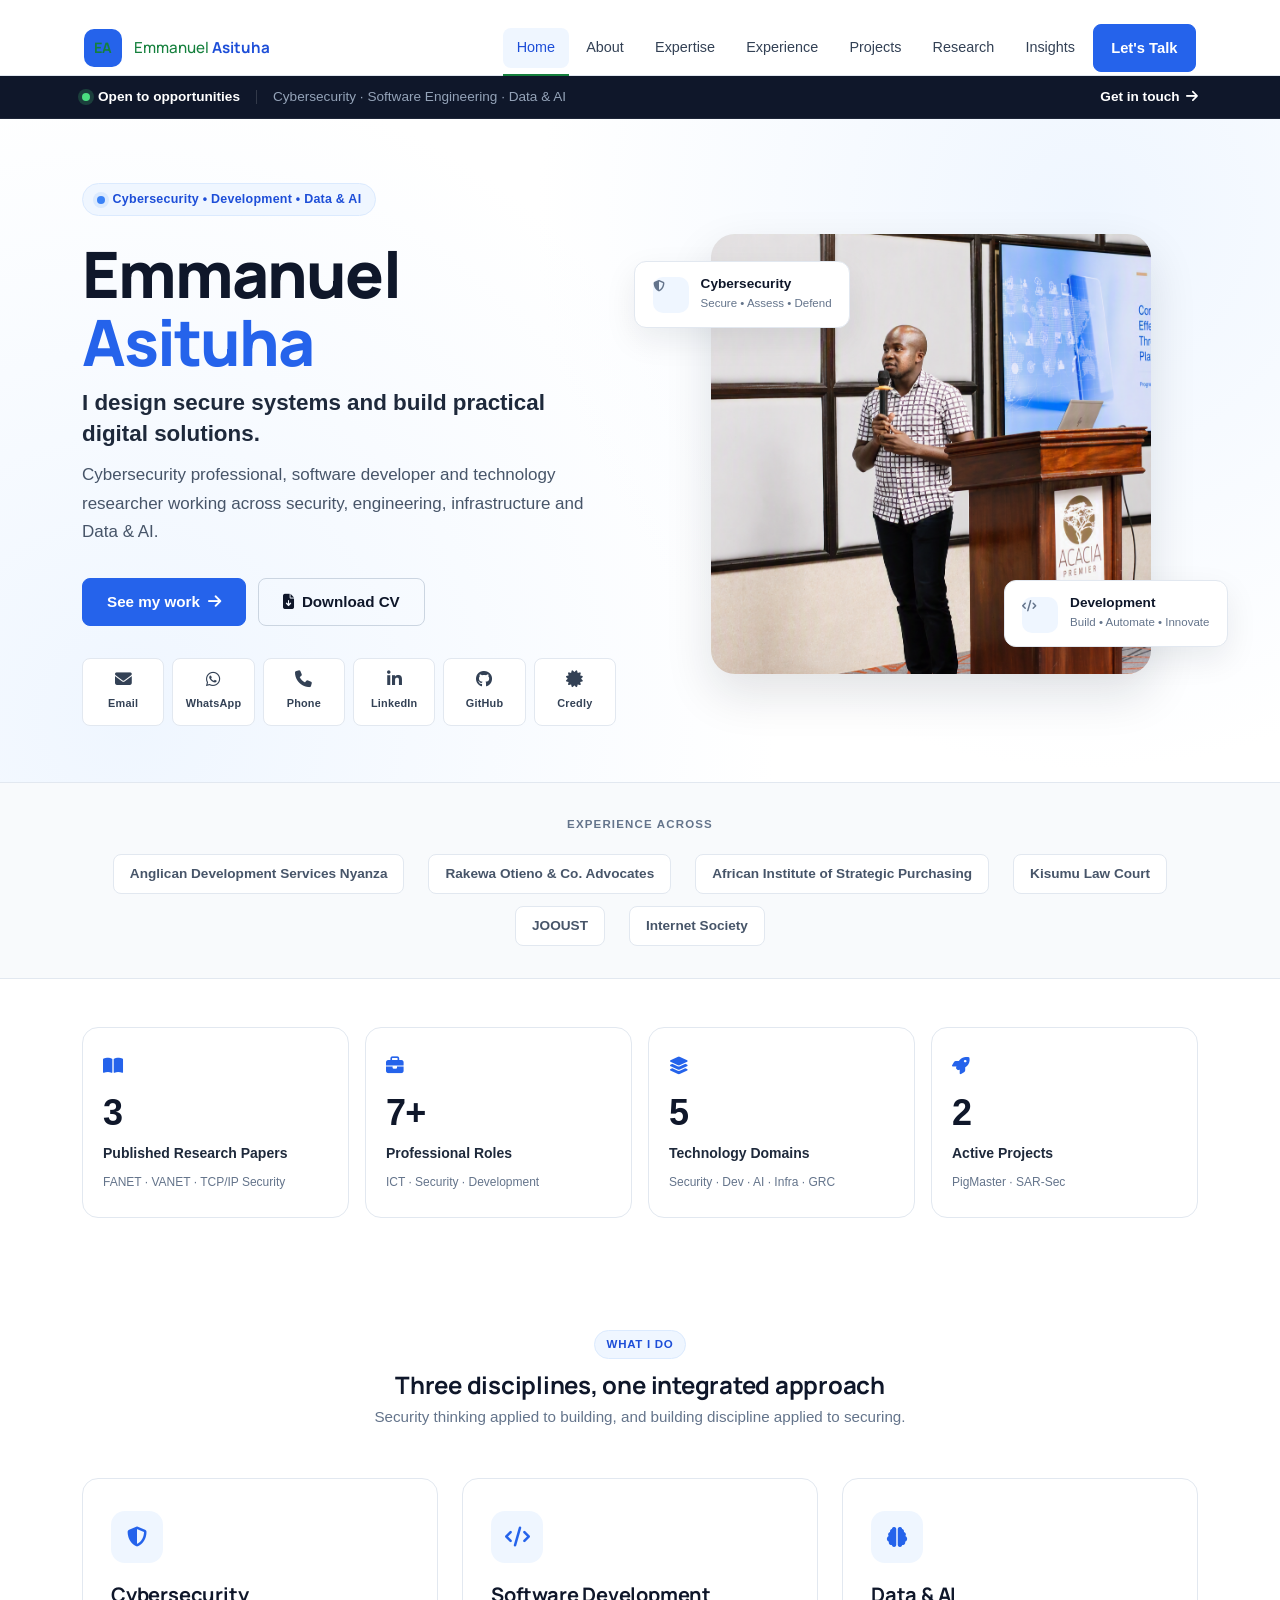
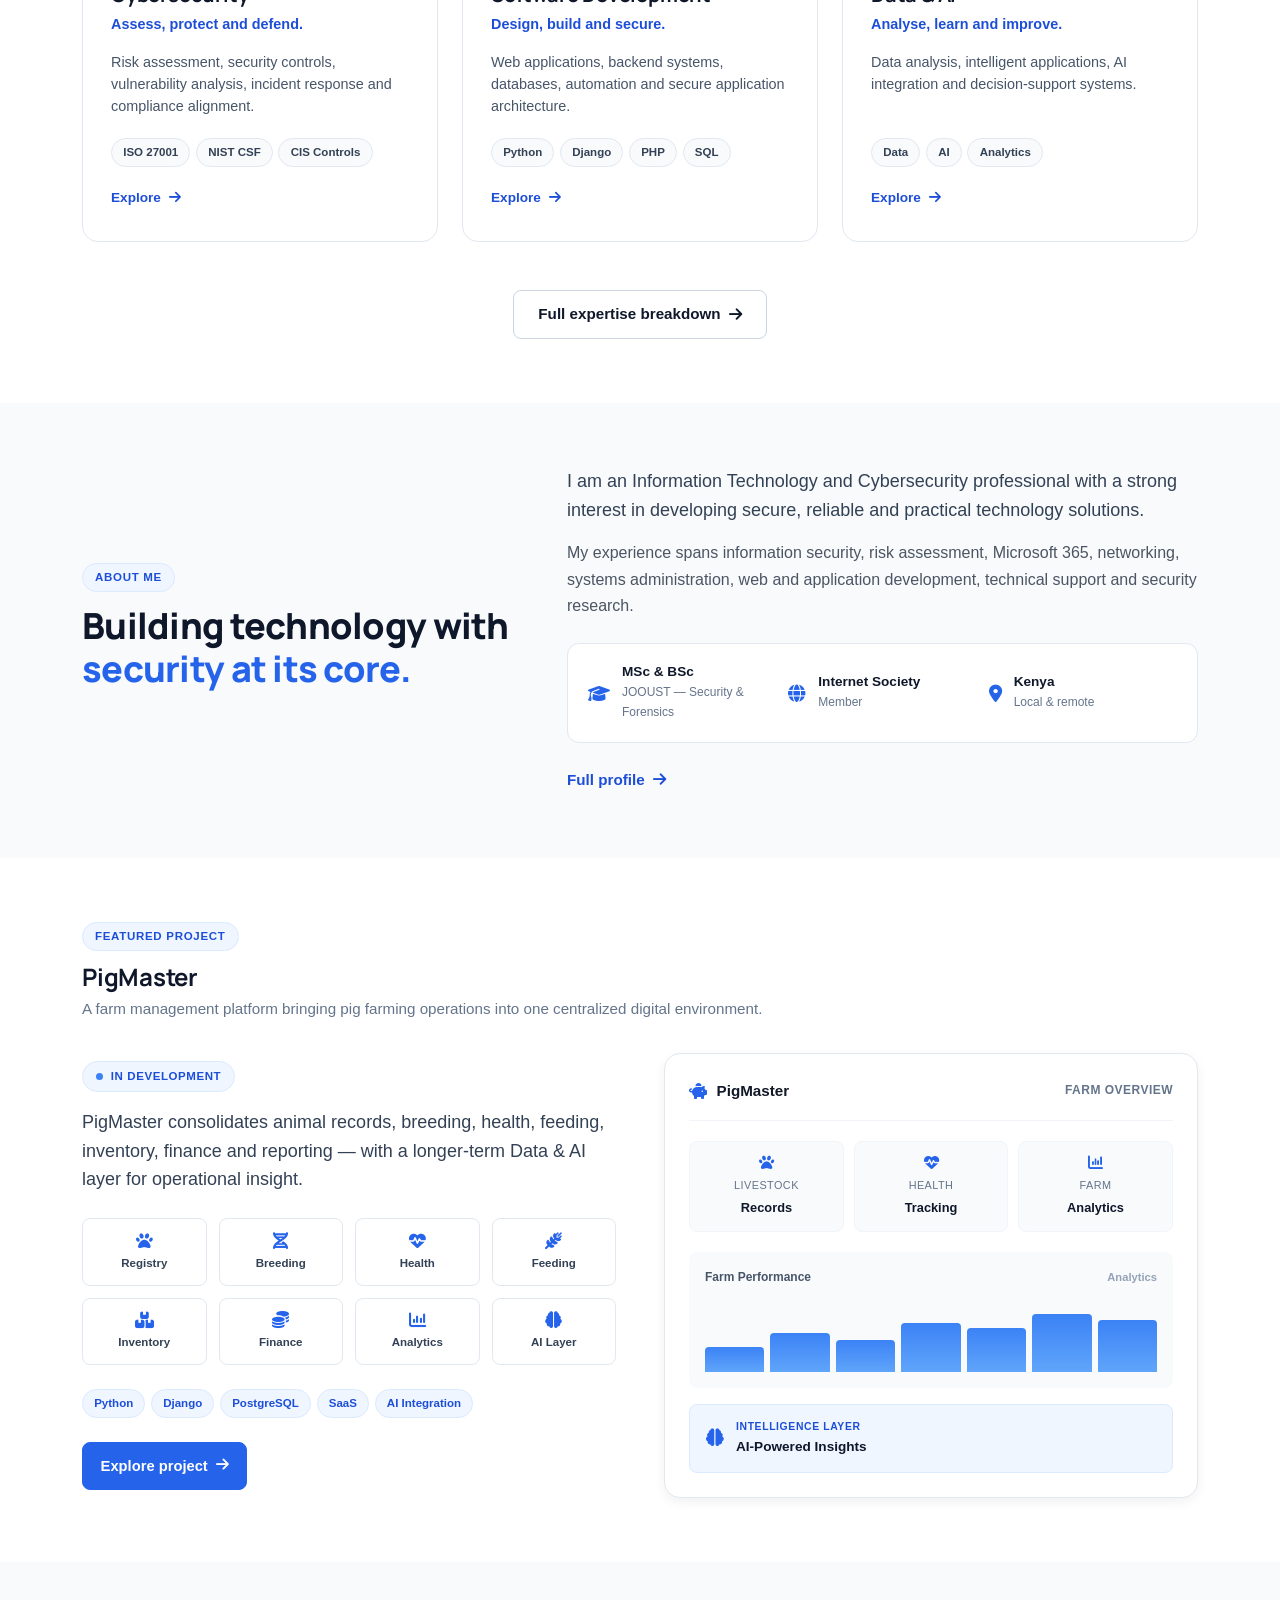
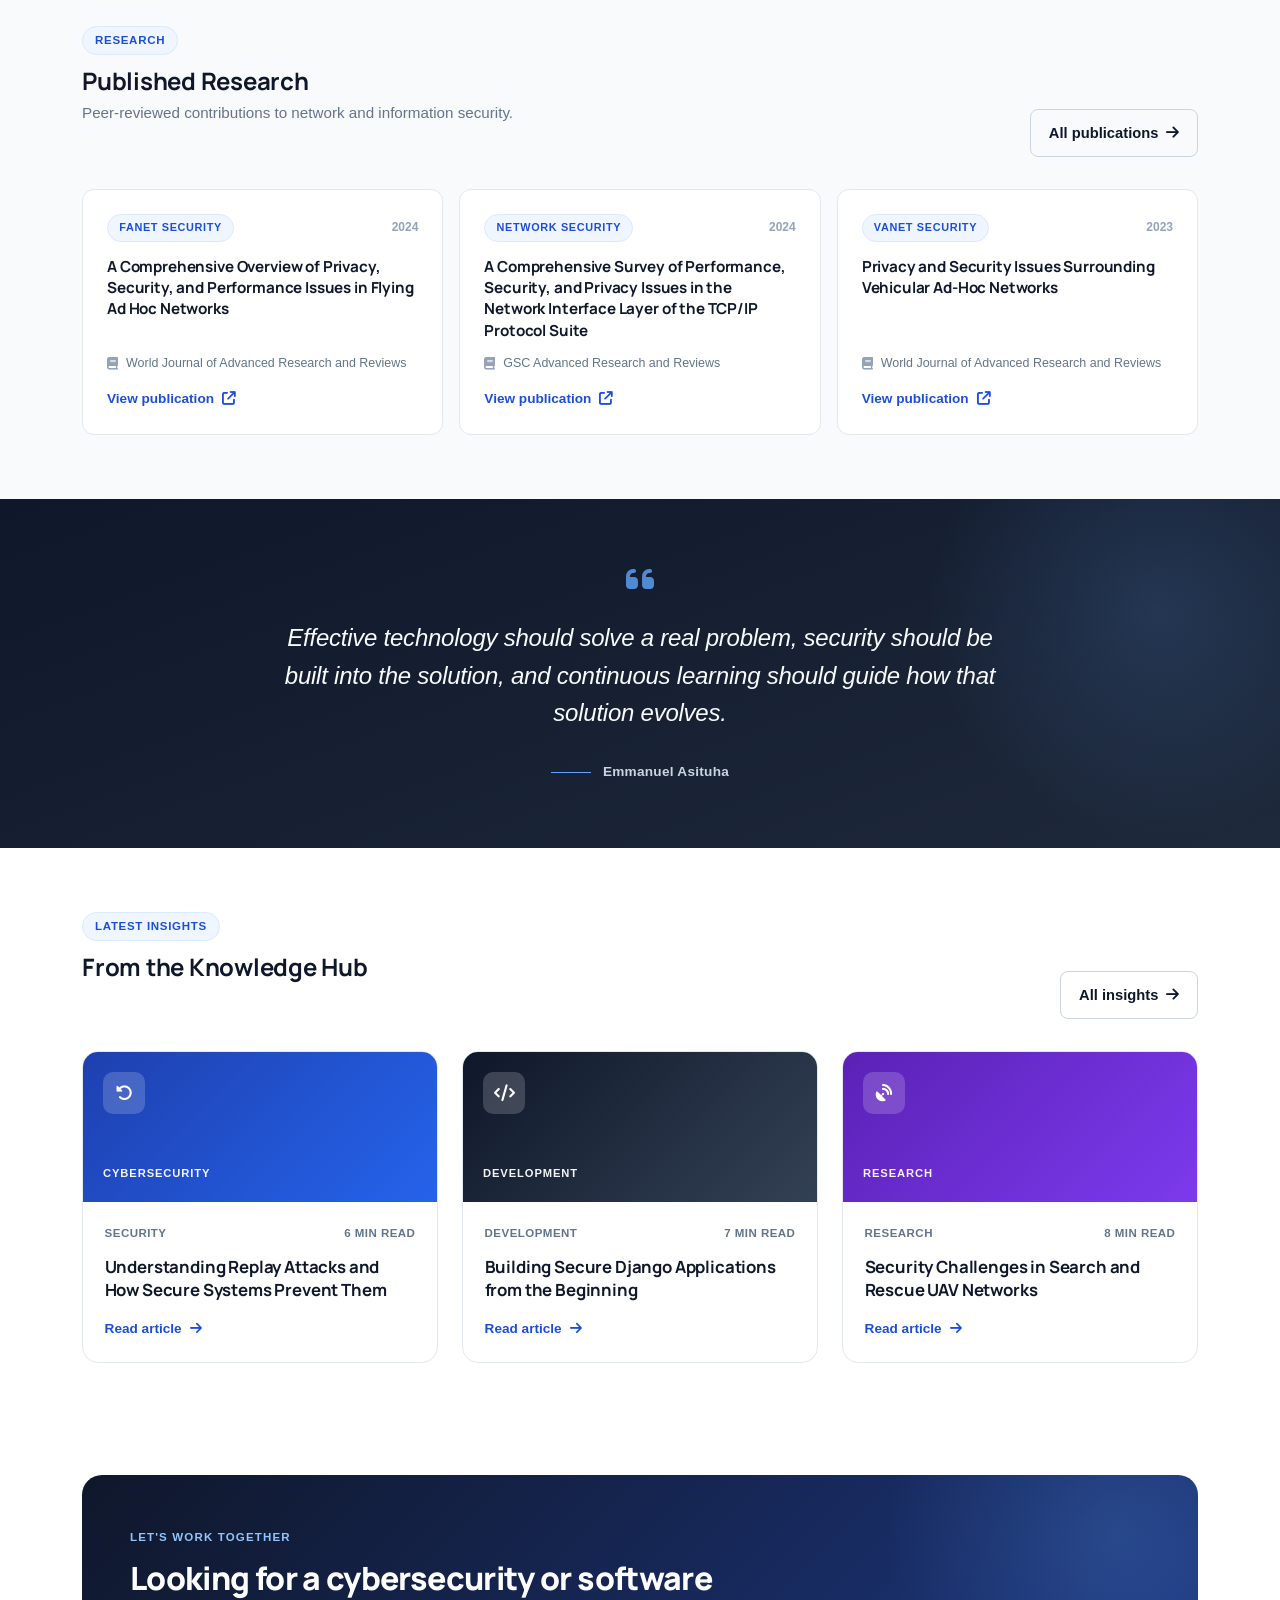
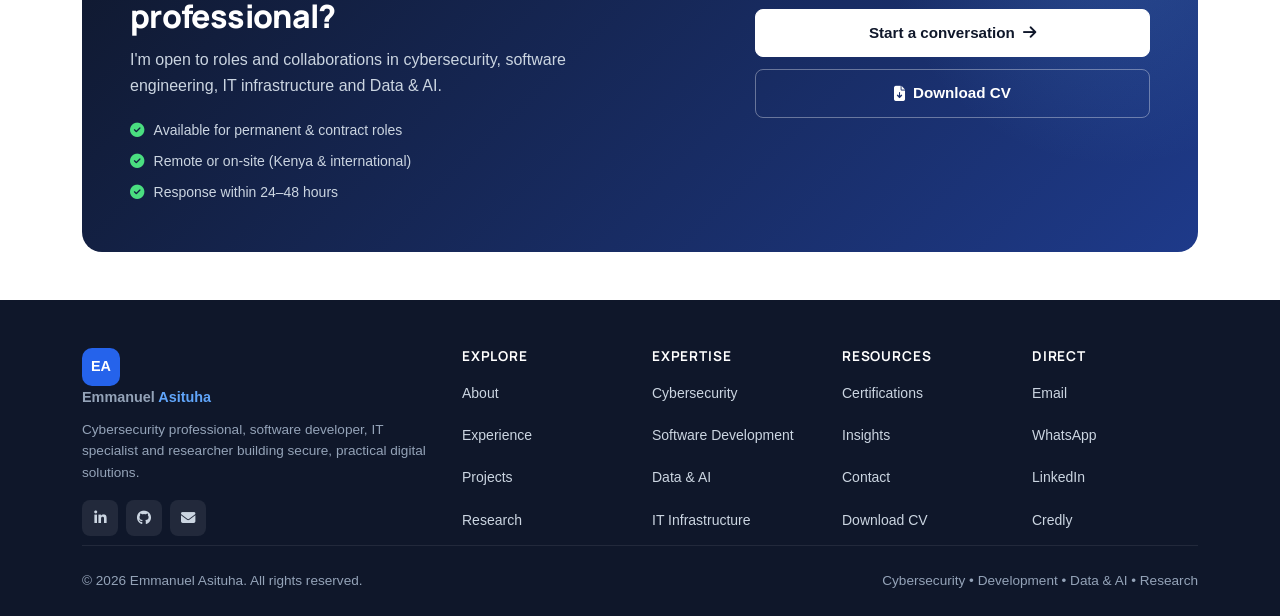
==== index.html @ e8d25630 "Move PHP files to php-backup/ folder (excluded from deployment)" ====
<!DOCTYPE html>
<html lang="en">

<head>

    <meta charset="UTF-8">

    <meta name="viewport" content="width=device-width, initial-scale=1.0">

    <title>Emmanuel Asituha — Cybersecurity · Software Engineering · Data &amp; AI</title>

    <meta name="description" content="Emmanuel Asituha — Cybersecurity professional, software developer, IT specialist and technology researcher. Open to opportunities across cybersecurity, software engineering and Data &amp; AI.">

    <meta name="author" content="Emmanuel Asituha">

    <meta name="robots" content="index, follow">

    <meta name="theme-color" content="#ffffff">

    <link rel="canonical" href="https://emmanuelasituha.com/">

    <!-- Open Graph -->
    <meta property="og:type" content="website">

    <meta property="og:url" content="https://emmanuelasituha.com/">

    <meta property="og:site_name" content="Emmanuel Asituha">

    <meta property="og:title" content="Emmanuel Asituha — Cybersecurity · Software Engineering · Data &amp; AI">

    <meta property="og:description" content="Emmanuel Asituha — Cybersecurity professional, software developer, IT specialist and technology researcher. Open to opportunities across cybersecurity, software engineering and Data &amp; AI.">

    <meta property="og:image" content="https://emmanuelasituha.com/assets/images/og-default.jpg">

    <meta property="og:locale" content="en_US">

    <!-- Twitter -->
    <meta name="twitter:card" content="summary_large_image">

    <meta name="twitter:title" content="Emmanuel Asituha — Cybersecurity · Software Engineering · Data &amp; AI">

    <meta name="twitter:description" content="Emmanuel Asituha — Cybersecurity professional, software developer, IT specialist and technology researcher.">

    <meta name="twitter:image" content="https://emmanuelasituha.com/assets/images/og-default.jpg">

    <!-- Bootstrap -->
    <link
        href="https://cdn.jsdelivr.net/npm/bootstrap@5.3.3/dist/css/bootstrap.min.css"
        rel="stylesheet"
        integrity="sha384-QWTKZyjpPEjISv5WaRU9OFeRpok6YctnYmDr5pNlyT2bRjXh0JMhjY6hW+ALEwIH"
        crossorigin="anonymous"
    >

    <!-- Font Awesome -->
    <link
        rel="stylesheet"
        href="https://cdnjs.cloudflare.com/ajax/libs/font-awesome/6.7.2/css/all.min.css"
        referrerpolicy="no-referrer"
    >

    <!-- Base site styles -->
    <link rel="stylesheet" href="assets/css/style.css">

    <!-- Home CSS -->
    <link rel="stylesheet" href="assets/css/home.css">

    <!-- Structured data -->
    <script type="application/ld+json">
    {
        "@context": "https://schema.org",
        "@type": "Person",
        "name": "Emmanuel Asituha",
        "url": "https://emmanuelasituha.com",
        "jobTitle": "Cybersecurity Professional, Software Developer & Researcher",
        "sameAs": [
            "https://linkedin.com/in/emmanuel-asituha",
            "https://github.com/Jeastco"
        ]
    }
    </script>

</head>


<body class="home-page">


<a class="skip-link" href="#main-content">Skip to main content</a>


<!-- =========================================================
     NAVIGATION
========================================================= -->

<header class="navbar" id="site-navbar">

    <div class="nav-container">

        <a
            href="index.html"
            class="logo"
            aria-label="Emmanuel Asituha — Homepage"
        >

            <span class="logo-mark" aria-hidden="true">EA</span>

            <span class="logo-name">
                Emmanuel
                <strong>Asituha</strong>
            </span>

        </a>


        <nav
            class="nav-links"
            id="main-navigation"
            aria-label="Main navigation"
        >

            <a href="index.html" class="nav-link active" aria-current="page">Home</a>

            <a href="about.html" class="nav-link">About</a>

            <a href="expertise.html" class="nav-link">Expertise</a>

            <a href="experience.html" class="nav-link">Experience</a>

            <a href="projects.html" class="nav-link">Projects</a>

            <a href="research.html" class="nav-link">Research</a>

            <a href="blog.html" class="nav-link">Insights</a>


            <a href="contact.html" class="btn btn-primary">
                Let's Talk
            </a>

        </nav>


        <button
            class="menu-toggle"
            type="button"
            aria-label="Open navigation menu"
            aria-expanded="false"
            aria-controls="main-navigation"
        >
            <span></span><span></span><span></span>
        </button>

    </div>

</header>



<main id="main-content">


<!-- =========================================================
     AVAILABILITY BANNER
========================================================= -->

<div class="availability-bar" role="status">

    <div class="container availability-bar__inner">

        <span class="availability-bar__status">
            <span class="availability-dot" aria-hidden="true"></span>
            Open to opportunities
        </span>

        <span class="availability-bar__divider" aria-hidden="true"></span>

        <span class="availability-bar__note">
            Cybersecurity · Software Engineering · Data &amp; AI
        </span>

        <a href="contact.html" class="availability-bar__cta">
            Get in touch
            <i class="fa-solid fa-arrow-right" aria-hidden="true"></i>
        </a>

    </div>

</div>



<!-- =========================================================
     HERO
========================================================= -->

<section class="hero-section" aria-labelledby="hero-heading">

    <div class="container">

        <div class="row align-items-center g-5">

            <div class="col-lg-6">

                <span class="badge-soft">
                    <span class="badge-dot" aria-hidden="true"></span>
                    Cybersecurity • Development • Data &amp; AI
                </span>


                <h1 id="hero-heading" class="hero-title">
                    Emmanuel
                    <span class="text-accent">Asituha</span>
                </h1>


                <p class="hero-role">
                    I design secure systems and build practical
                    digital solutions.
                </p>


                <p class="hero-description">
                    Cybersecurity professional, software developer and
                    technology researcher working across security,
                    engineering, infrastructure and Data &amp; AI.
                </p>


                <div class="hero-actions">

                    <a href="#featured-work" class="btn btn-primary btn-lg">
                        See my work
                        <i class="fa-solid fa-arrow-right" aria-hidden="true"></i>
                    </a>

                    <a
                        href="assets/documents/cv.pdf"
                        class="btn btn-outline-primary btn-lg"
                        target="_blank"
                        rel="noopener noreferrer"
                    >
                        <i class="fa-solid fa-file-arrow-down" aria-hidden="true"></i>
                        Download CV
                    </a>

                </div>


                <!-- Trust channels — 6 quick-contact icons -->
                <div class="hero-channels">

                    <a
                        href="mailto:emmanuelasituha@gmail.com"
                        class="hero-channel"
                        aria-label="Email"
                        title="Email — emmanuelasituha@gmail.com"
                    >
                        <i class="fa-solid fa-envelope" aria-hidden="true"></i>
                        <span class="hero-channel__label">Email</span>
                    </a>

                    <a
                        href="https://wa.me/254701197139"
                        class="hero-channel"
                        target="_blank"
                        rel="noopener noreferrer"
                        aria-label="WhatsApp"
                        title="WhatsApp — Quick chat"
                    >
                        <i class="fa-brands fa-whatsapp" aria-hidden="true"></i>
                        <span class="hero-channel__label">WhatsApp</span>
                    </a>

                    <a
                        href="tel:+254701197139"
                        class="hero-channel"
                        aria-label="Phone"
                        title="Phone — +254 701 119 9139"
                    >
                        <i class="fa-solid fa-phone" aria-hidden="true"></i>
                        <span class="hero-channel__label">Phone</span>
                    </a>

                    <a
                        href="https://linkedin.com/in/emmanuel-asituha"
                        class="hero-channel"
                        target="_blank"
                        rel="noopener noreferrer"
                        aria-label="LinkedIn"
                        title="LinkedIn — Professional"
                    >
                        <i class="fa-brands fa-linkedin-in" aria-hidden="true"></i>
                        <span class="hero-channel__label">LinkedIn</span>
                    </a>

                    <a
                        href="https://github.com/Jeastco"
                        class="hero-channel"
                        target="_blank"
                        rel="noopener noreferrer"
                        aria-label="GitHub"
                        title="GitHub — Code"
                    >
                        <i class="fa-brands fa-github" aria-hidden="true"></i>
                        <span class="hero-channel__label">GitHub</span>
                    </a>

                    <a
                        href="https://www.credly.com/users/emmanuel-asituha1/badges/credly"
                        class="hero-channel"
                        target="_blank"
                        rel="noopener noreferrer"
                        aria-label="Credly"
                        title="Credly — Badges"
                    >
                        <i class="fa-solid fa-certificate" aria-hidden="true"></i>
                        <span class="hero-channel__label">Credly</span>
                    </a>

                </div>

            </div>


            <div class="col-lg-6">

                <div class="hero-visual">

                    <div class="hero-portrait">

                        <img
                            src="assets/images/manue.png"
                            alt="Portrait of Emmanuel Asituha"
                            width="520"
                            height="520"
                            loading="eager"
                            fetchpriority="high"
                            decoding="async"
                        >

                    </div>


                    <div class="hero-float hero-float--one">

                        <span class="hero-float__icon" aria-hidden="true">
                            <i class="fa-solid fa-shield-halved"></i>
                        </span>

                        <div>
                            <strong>Cybersecurity</strong>
                            <span>Secure • Assess • Defend</span>
                        </div>

                    </div>


                    <div class="hero-float hero-float--two">

                        <span class="hero-float__icon" aria-hidden="true">
                            <i class="fa-solid fa-code"></i>
                        </span>

                        <div>
                            <strong>Development</strong>
                            <span>Build • Automate • Innovate</span>
                        </div>

                    </div>

                </div>

            </div>

        </div>

    </div>

</section>



<!-- =========================================================
     TRUSTED BY STRIP
========================================================= -->

<section class="trusted-section" aria-label="Organisations worked with">

    <div class="container">

        <p class="trusted-section__label">
            Experience across
        </p>

        <div class="trusted-logos">

            <span class="trusted-logo">Anglican Development Services Nyanza</span>
            <span class="trusted-logo">Rakewa Otieno &amp; Co. Advocates</span>
            <span class="trusted-logo">African Institute of Strategic Purchasing</span>
            <span class="trusted-logo">Kisumu Law Court</span>
            <span class="trusted-logo">JOOUST</span>
            <span class="trusted-logo">Internet Society</span>

        </div>

    </div>

</section>



<!-- =========================================================
     ACHIEVEMENT HIGHLIGHTS
========================================================= -->

<section class="highlights-section" aria-labelledby="highlights-heading">

    <div class="container">

        <h2 id="highlights-heading" class="visually-hidden">
            Achievement highlights
        </h2>

        <div class="row g-3">

            <div class="col-6 col-md-6 col-lg-3">

                <a href="research.html#publications" class="highlight-card">

                    <span class="highlight-card__icon" aria-hidden="true">
                        <i class="fa-solid fa-book-open"></i>
                    </span>

                    <strong class="highlight-card__value">3</strong>

                    <span class="highlight-card__label">Published Research Papers</span>

                    <span class="highlight-card__sub">FANET · VANET · TCP/IP Security</span>

                </a>

            </div>

            <div class="col-6 col-md-6 col-lg-3">

                <a href="experience.html" class="highlight-card">

                    <span class="highlight-card__icon" aria-hidden="true">
                        <i class="fa-solid fa-briefcase"></i>
                    </span>

                    <strong class="highlight-card__value">7+</strong>

                    <span class="highlight-card__label">Professional Roles</span>

                    <span class="highlight-card__sub">ICT · Security · Development</span>

                </a>

            </div>

            <div class="col-6 col-md-6 col-lg-3">

                <a href="expertise.html" class="highlight-card">

                    <span class="highlight-card__icon" aria-hidden="true">
                        <i class="fa-solid fa-layer-group"></i>
                    </span>

                    <strong class="highlight-card__value">5</strong>

                    <span class="highlight-card__label">Technology Domains</span>

                    <span class="highlight-card__sub">Security · Dev · AI · Infra · GRC</span>

                </a>

            </div>

            <div class="col-6 col-md-6 col-lg-3">

                <a href="projects.html" class="highlight-card">

                    <span class="highlight-card__icon" aria-hidden="true">
                        <i class="fa-solid fa-rocket"></i>
                    </span>

                    <strong class="highlight-card__value">2</strong>

                    <span class="highlight-card__label">Active Projects</span>

                    <span class="highlight-card__sub">PigMaster · SAR-Sec</span>

                </a>

            </div>

        </div>

    </div>

</section>



<!-- =========================================================
     WHAT I DO — 3 premium service cards
========================================================= -->

<section class="section" aria-labelledby="services-heading">

    <div class="container">

        <header class="section-head section-head--center">

            <span class="section-label">What I Do</span>

            <h2 id="services-heading" class="section-title">
                Three disciplines, one integrated approach
            </h2>

            <p class="section-desc">
                Security thinking applied to building, and building
                discipline applied to securing.
            </p>

        </header>


        <div class="row g-4">

            <div class="col-md-6 col-lg-4">

                <article class="service-card">

                    <span class="service-card__icon" aria-hidden="true">
                        <i class="fa-solid fa-shield-halved"></i>
                    </span>

                    <h3>Cybersecurity</h3>

                    <p class="service-card__lead">
                        Assess, protect and defend.
                    </p>

                    <p class="service-card__text">
                        Risk assessment, security controls, vulnerability analysis, incident response and compliance alignment.
                    </p>

                    <div class="tag-row">

                        <span class="chip">ISO 27001</span>
                        <span class="chip">NIST CSF</span>
                        <span class="chip">CIS Controls</span>

                    </div>

                    <a
                        href="expertise.html#cybersecurity"
                        class="link-accent link-accent--sm service-card__link"
                    >
                        Explore
                        <i class="fa-solid fa-arrow-right" aria-hidden="true"></i>
                    </a>

                </article>

            </div>

            <div class="col-md-6 col-lg-4">

                <article class="service-card">

                    <span class="service-card__icon" aria-hidden="true">
                        <i class="fa-solid fa-code"></i>
                    </span>

                    <h3>Software Development</h3>

                    <p class="service-card__lead">
                        Design, build and secure.
                    </p>

                    <p class="service-card__text">
                        Web applications, backend systems, databases, automation and secure application architecture.
                    </p>

                    <div class="tag-row">

                        <span class="chip">Python</span>
                        <span class="chip">Django</span>
                        <span class="chip">PHP</span>
                        <span class="chip">SQL</span>

                    </div>

                    <a
                        href="expertise.html#development"
                        class="link-accent link-accent--sm service-card__link"
                    >
                        Explore
                        <i class="fa-solid fa-arrow-right" aria-hidden="true"></i>
                    </a>

                </article>

            </div>

            <div class="col-md-6 col-lg-4">

                <article class="service-card">

                    <span class="service-card__icon" aria-hidden="true">
                        <i class="fa-solid fa-brain"></i>
                    </span>

                    <h3>Data &amp; AI</h3>

                    <p class="service-card__lead">
                        Analyse, learn and improve.
                    </p>

                    <p class="service-card__text">
                        Data analysis, intelligent applications, AI integration and decision-support systems.
                    </p>

                    <div class="tag-row">

                        <span class="chip">Data</span>
                        <span class="chip">AI</span>
                        <span class="chip">Analytics</span>

                    </div>

                    <a
                        href="expertise.html#data-ai"
                        class="link-accent link-accent--sm service-card__link"
                    >
                        Explore
                        <i class="fa-solid fa-arrow-right" aria-hidden="true"></i>
                    </a>

                </article>

            </div>

        </div>


        <div class="text-center mt-5">

            <a href="expertise.html" class="btn btn-outline-primary btn-lg">
                Full expertise breakdown
                <i class="fa-solid fa-arrow-right" aria-hidden="true"></i>
            </a>

        </div>

    </div>

</section>



<!-- =========================================================
     ABOUT SNAPSHOT
========================================================= -->

<section class="section section--muted" aria-labelledby="about-heading">

    <div class="container">

        <div class="row align-items-center g-5">

            <div class="col-lg-5">

                <span class="section-label">About Me</span>

                <h2 id="about-heading" class="section-title">
                    Building technology with
                    <span class="text-accent">security at its core.</span>
                </h2>

            </div>


            <div class="col-lg-7">

                <p class="lead-text">
                    I am an Information Technology and Cybersecurity
                    professional with a strong interest in developing
                    secure, reliable and practical technology solutions.
                </p>

                <p>
                    My experience spans information security, risk
                    assessment, Microsoft 365, networking, systems
                    administration, web and application development,
                    technical support and security research.
                </p>

                <div class="about-mini-grid">

                    <div class="about-mini">
                        <i class="fa-solid fa-graduation-cap" aria-hidden="true"></i>
                        <div>
                            <strong>MSc &amp; BSc</strong>
                            <span>JOOUST — Security &amp; Forensics</span>
                        </div>
                    </div>

                    <div class="about-mini">
                        <i class="fa-solid fa-globe" aria-hidden="true"></i>
                        <div>
                            <strong>Internet Society</strong>
                            <span>Member</span>
                        </div>
                    </div>

                    <div class="about-mini">
                        <i class="fa-solid fa-location-dot" aria-hidden="true"></i>
                        <div>
                            <strong>Kenya</strong>
                            <span>Local &amp; remote</span>
                        </div>
                    </div>

                </div>

                <a href="about.html" class="link-accent">
                    Full profile
                    <i class="fa-solid fa-arrow-right" aria-hidden="true"></i>
                </a>

            </div>

        </div>

    </div>

</section>



<!-- =========================================================
     FEATURED PROJECT
========================================================= -->

<section class="section" id="featured-work" aria-labelledby="featured-heading">

    <div class="container">

        <header class="section-head">

            <span class="section-label">Featured Project</span>

            <h2 id="featured-heading" class="section-title">
                PigMaster
            </h2>

            <p class="section-desc">
                A farm management platform bringing pig farming operations into one centralized digital environment.
            </p>

        </header>


        <div class="featured-project row g-5 align-items-center">

            <div class="col-lg-6">

                <div class="featured-project__badge">

                    <span class="status-dot" aria-hidden="true"></span>

                    In Development

                </div>

                <p class="lead-text">
                    PigMaster consolidates animal records, breeding, health, feeding, inventory, finance and reporting — with a longer-term Data &amp; AI layer for operational insight.
                </p>


                <div class="feature-grid">

                    <div class="feature-item">
                        <i class="fa-solid fa-paw" aria-hidden="true"></i>
                        <span>Registry</span>
                    </div>

                    <div class="feature-item">
                        <i class="fa-solid fa-dna" aria-hidden="true"></i>
                        <span>Breeding</span>
                    </div>

                    <div class="feature-item">
                        <i class="fa-solid fa-heart-pulse" aria-hidden="true"></i>
                        <span>Health</span>
                    </div>

                    <div class="feature-item">
                        <i class="fa-solid fa-wheat-awn" aria-hidden="true"></i>
                        <span>Feeding</span>
                    </div>

                    <div class="feature-item">
                        <i class="fa-solid fa-boxes-stacked" aria-hidden="true"></i>
                        <span>Inventory</span>
                    </div>

                    <div class="feature-item">
                        <i class="fa-solid fa-coins" aria-hidden="true"></i>
                        <span>Finance</span>
                    </div>

                    <div class="feature-item">
                        <i class="fa-solid fa-chart-column" aria-hidden="true"></i>
                        <span>Analytics</span>
                    </div>

                    <div class="feature-item">
                        <i class="fa-solid fa-brain" aria-hidden="true"></i>
                        <span>AI Layer</span>
                    </div>

                </div>


                <div class="tag-row mt-4">

                    <span class="chip chip--accent">Python</span>
                    <span class="chip chip--accent">Django</span>
                    <span class="chip chip--accent">PostgreSQL</span>
                    <span class="chip chip--accent">SaaS</span>
                    <span class="chip chip--accent">AI Integration</span>

                </div>


                <div class="mt-4">

                    <a
                        href="projects.html"
                        class="btn btn-primary"
                    >
                        Explore project
                        <i class="fa-solid fa-arrow-right" aria-hidden="true"></i>
                    </a>

                </div>

            </div>


            <div class="col-lg-6">

                <div class="dashboard-mock" aria-hidden="true">

                    <div class="dashboard-mock__head">

                        <div>
                            <i class="fa-solid fa-piggy-bank"></i>
                            <strong>PigMaster</strong>
                        </div>

                        <span>Farm Overview</span>

                    </div>


                    <div class="dashboard-mock__stats">

                        <div>
                            <i class="fa-solid fa-paw"></i>
                            <span>Livestock</span>
                            <strong>Records</strong>
                        </div>

                        <div>
                            <i class="fa-solid fa-heart-pulse"></i>
                            <span>Health</span>
                            <strong>Tracking</strong>
                        </div>

                        <div>
                            <i class="fa-solid fa-chart-column"></i>
                            <span>Farm</span>
                            <strong>Analytics</strong>
                        </div>

                    </div>


                    <div class="dashboard-mock__chart">

                        <div class="chart-head">
                            <span>Farm Performance</span>
                            <small>Analytics</small>
                        </div>

                        <div class="chart-bars">

                            <span style="height: 35%;"></span>
                            <span style="height: 55%;"></span>
                            <span style="height: 45%;"></span>
                            <span style="height: 70%;"></span>
                            <span style="height: 62%;"></span>
                            <span style="height: 82%;"></span>
                            <span style="height: 74%;"></span>

                        </div>

                    </div>


                    <div class="dashboard-mock__ai">

                        <i class="fa-solid fa-brain"></i>

                        <div>
                            <span>INTELLIGENCE LAYER</span>
                            <strong>AI-Powered Insights</strong>
                        </div>

                    </div>

                </div>

            </div>

        </div>

    </div>

</section>



<!-- =========================================================
     PUBLICATIONS STRIP
========================================================= -->

<section class="section section--muted" aria-labelledby="publications-heading">

    <div class="container">

        <div class="section-head-row">

            <header class="section-head">

                <span class="section-label">Research</span>

                <h2 id="publications-heading" class="section-title">
                    Published Research
                </h2>

                <p class="section-desc">
                    Peer-reviewed contributions to network and
                    information security.
                </p>

            </header>

            <a href="research.html#publications" class="btn btn-outline-primary">
                All publications
                <i class="fa-solid fa-arrow-right" aria-hidden="true"></i>
            </a>

        </div>


        <div class="row g-3">

            <div class="col-md-6 col-lg-4">

                <article class="publication-mini">

                    <div class="publication-mini__top">

                        <span class="publication-mini__type">
                            FANET Security
                        </span>

                        <time class="publication-mini__year">
                            2024
                        </time>

                    </div>

                    <h3 class="publication-mini__title">
                        A Comprehensive Overview of Privacy, Security, and Performance Issues in Flying Ad Hoc Networks
                    </h3>

                    <p class="publication-mini__journal">
                        <i class="fa-solid fa-book" aria-hidden="true"></i>
                        World Journal of Advanced Research and Reviews
                    </p>

                    <a
                        href="https://doi.org/10.30574/wjarr.2024.23.1.2166"
                        class="link-accent link-accent--sm"
                        target="_blank"
                        rel="noopener noreferrer"
                    >
                        View publication
                        <i class="fa-solid fa-arrow-up-right-from-square" aria-hidden="true"></i>
                    </a>

                </article>

            </div>

            <div class="col-md-6 col-lg-4">

                <article class="publication-mini">

                    <div class="publication-mini__top">

                        <span class="publication-mini__type">
                            Network Security
                        </span>

                        <time class="publication-mini__year">
                            2024
                        </time>

                    </div>

                    <h3 class="publication-mini__title">
                        A Comprehensive Survey of Performance, Security, and Privacy Issues in the Network Interface Layer of the TCP/IP Protocol Suite
                    </h3>

                    <p class="publication-mini__journal">
                        <i class="fa-solid fa-book" aria-hidden="true"></i>
                        GSC Advanced Research and Reviews
                    </p>

                    <a
                        href="https://doi.org/10.30574/gscarr.2024.18.3.0112"
                        class="link-accent link-accent--sm"
                        target="_blank"
                        rel="noopener noreferrer"
                    >
                        View publication
                        <i class="fa-solid fa-arrow-up-right-from-square" aria-hidden="true"></i>
                    </a>

                </article>

            </div>

            <div class="col-md-6 col-lg-4">

                <article class="publication-mini">

                    <div class="publication-mini__top">

                        <span class="publication-mini__type">
                            VANET Security
                        </span>

                        <time class="publication-mini__year">
                            2023
                        </time>

                    </div>

                    <h3 class="publication-mini__title">
                        Privacy and Security Issues Surrounding Vehicular Ad-Hoc Networks
                    </h3>

                    <p class="publication-mini__journal">
                        <i class="fa-solid fa-book" aria-hidden="true"></i>
                        World Journal of Advanced Research and Reviews
                    </p>

                    <a
                        href="https://doi.org/10.30574/wjarr.2023.20.3.2602"
                        class="link-accent link-accent--sm"
                        target="_blank"
                        rel="noopener noreferrer"
                    >
                        View publication
                        <i class="fa-solid fa-arrow-up-right-from-square" aria-hidden="true"></i>
                    </a>

                </article>

            </div>

        </div>

    </div>

</section>



<!-- =========================================================
     TESTIMONIAL / PHILOSOPHY QUOTE
========================================================= -->

<section class="quote-section">

    <div class="container">

        <blockquote class="philosophy-quote">

            <i class="fa-solid fa-quote-left philosophy-quote__icon" aria-hidden="true"></i>

            <p>
                Effective technology should solve a real problem,
                security should be built into the solution, and
                continuous learning should guide how that solution
                evolves.
            </p>

            <footer class="philosophy-quote__author">
                <span class="philosophy-quote__line" aria-hidden="true"></span>
                <span>Emmanuel Asituha</span>
            </footer>

        </blockquote>

    </div>

</section>



<!-- =========================================================
     LATEST INSIGHTS
========================================================= -->

<section class="section" aria-labelledby="insights-heading">

    <div class="container">

        <div class="section-head-row">

            <header class="section-head">

                <span class="section-label">Latest Insights</span>

                <h2 id="insights-heading" class="section-title">
                    From the Knowledge Hub
                </h2>

            </header>

            <a href="blog.html" class="btn btn-outline-primary">
                All insights
                <i class="fa-solid fa-arrow-right" aria-hidden="true"></i>
            </a>

        </div>


        <div class="row g-4">

            <div class="col-md-6 col-lg-4">

                <article class="insight-card">

                    <div class="insight-card__cover cover--cyber">

                        <span class="insight-card__icon" aria-hidden="true">
                            <i class="fa-solid fa-rotate-left"></i>
                        </span>

                        <span class="insight-card__eyebrow">
                            CYBERSECURITY
                        </span>

                    </div>

                    <div class="insight-card__body">

                        <div class="insight-card__meta">
                            <span>Security</span>
                            <span>6 min read</span>
                        </div>

                        <h3>Understanding Replay Attacks and How Secure Systems Prevent Them</h3>

                        <a
                            href="blog/replay-attacks.html"
                            class="link-accent link-accent--sm"
                        >
                            Read article
                            <i class="fa-solid fa-arrow-right" aria-hidden="true"></i>
                        </a>

                    </div>

                </article>

            </div>

            <div class="col-md-6 col-lg-4">

                <article class="insight-card">

                    <div class="insight-card__cover cover--dev">

                        <span class="insight-card__icon" aria-hidden="true">
                            <i class="fa-solid fa-code"></i>
                        </span>

                        <span class="insight-card__eyebrow">
                            DEVELOPMENT
                        </span>

                    </div>

                    <div class="insight-card__body">

                        <div class="insight-card__meta">
                            <span>Development</span>
                            <span>7 min read</span>
                        </div>

                        <h3>Building Secure Django Applications from the Beginning</h3>

                        <a
                            href="blog/secure-django.html"
                            class="link-accent link-accent--sm"
                        >
                            Read article
                            <i class="fa-solid fa-arrow-right" aria-hidden="true"></i>
                        </a>

                    </div>

                </article>

            </div>

            <div class="col-md-6 col-lg-4">

                <article class="insight-card">

                    <div class="insight-card__cover cover--research">

                        <span class="insight-card__icon" aria-hidden="true">
                            <i class="fa-solid fa-satellite-dish"></i>
                        </span>

                        <span class="insight-card__eyebrow">
                            RESEARCH
                        </span>

                    </div>

                    <div class="insight-card__body">

                        <div class="insight-card__meta">
                            <span>Research</span>
                            <span>8 min read</span>
                        </div>

                        <h3>Security Challenges in Search and Rescue UAV Networks</h3>

                        <a
                            href="blog/sar-fanet-security.html"
                            class="link-accent link-accent--sm"
                        >
                            Read article
                            <i class="fa-solid fa-arrow-right" aria-hidden="true"></i>
                        </a>

                    </div>

                </article>

            </div>

        </div>

    </div>

</section>



<!-- =========================================================
     FINAL CTA
========================================================= -->

<section class="section section--cta">

    <div class="container">

        <div class="cta-card">

            <div class="cta-card__body">

                <span class="cta-eyebrow">
                    Let's work together
                </span>

                <h2>
                    Looking for a cybersecurity or software professional?
                </h2>

                <p>
                    I'm open to roles and collaborations in cybersecurity,
                    software engineering, IT infrastructure and Data &amp; AI.
                </p>

                <ul class="cta-points">

                    <li>
                        <i class="fa-solid fa-circle-check" aria-hidden="true"></i>
                        Available for permanent &amp; contract roles
                    </li>

                    <li>
                        <i class="fa-solid fa-circle-check" aria-hidden="true"></i>
                        Remote or on-site (Kenya &amp; international)
                    </li>

                    <li>
                        <i class="fa-solid fa-circle-check" aria-hidden="true"></i>
                        Response within 24–48 hours
                    </li>

                </ul>

            </div>

            <div class="cta-card__actions">

                <a href="contact.html" class="btn btn-light btn-lg">
                    Start a conversation
                    <i class="fa-solid fa-arrow-right" aria-hidden="true"></i>
                </a>

                <a
                    href="assets/documents/cv.pdf"
                    class="btn btn-outline-light btn-lg"
                    target="_blank"
                    rel="noopener noreferrer"
                >
                    <i class="fa-solid fa-file-arrow-down" aria-hidden="true"></i>
                    Download CV
                </a>

            </div>

        </div>

    </div>

</section>


</main>



<!-- =========================================================
     FOOTER
========================================================= -->

<footer class="footer" role="contentinfo">

    <div class="container">

        <div class="row g-4">

            <!-- Brand -->
            <div class="col-lg-4 col-md-6">

                <a href="index.html" class="footer-logo">

                    <span class="logo-mark" aria-hidden="true">EA</span>

                    Emmanuel <span>Asituha</span>

                </a>

                <p class="footer-desc">
                    Cybersecurity professional, software developer,
                    IT specialist and researcher building secure,
                    practical digital solutions.
                </p>


                <div class="footer-socials">

                    <a
                        href="https://linkedin.com/in/emmanuel-asituha"
                        target="_blank"
                        rel="noopener noreferrer"
                        aria-label="LinkedIn"
                    >
                        <i class="fa-brands fa-linkedin-in" aria-hidden="true"></i>
                    </a>

                    <a
                        href="https://github.com/Jeastco"
                        target="_blank"
                        rel="noopener noreferrer"
                        aria-label="GitHub"
                    >
                        <i class="fa-brands fa-github" aria-hidden="true"></i>
                    </a>

                    <a href="contact.html" aria-label="Contact">
                        <i class="fa-solid fa-envelope" aria-hidden="true"></i>
                    </a>

                </div>

            </div>


            <!-- Columns -->
            <div class="col-lg-2 col-md-6 col-6">

                <h4>Explore</h4>

                <ul>

                    <li><a href="about.html">About</a></li>

                    <li><a href="experience.html">Experience</a></li>

                    <li><a href="projects.html">Projects</a></li>

                    <li><a href="research.html">Research</a></li>

                </ul>

            </div>

            <div class="col-lg-2 col-md-6 col-6">

                <h4>Expertise</h4>

                <ul>

                    <li><a href="expertise.html#cybersecurity">Cybersecurity</a></li>

                    <li><a href="expertise.html#development">Software Development</a></li>

                    <li><a href="expertise.html#data-ai">Data &amp; AI</a></li>

                    <li><a href="expertise.html#infrastructure">IT Infrastructure</a></li>

                </ul>

            </div>

            <div class="col-lg-2 col-md-6 col-6">

                <h4>Resources</h4>

                <ul>

                    <li><a href="certifications.html">Certifications</a></li>

                    <li><a href="blog.html">Insights</a></li>

                    <li><a href="contact.html">Contact</a></li>

                    <li><a href="assets/documents/cv.pdf" target="_blank" rel="noopener noreferrer">Download CV</a></li>

                </ul>

            </div>

            <div class="col-lg-2 col-md-6 col-6">

                <h4>Direct</h4>

                <ul>

                    <li><a href="mailto:emmanuelasituha@gmail.com">Email</a></li>

                    <li><a href="https://wa.me/254701197139" target="_blank" rel="noopener noreferrer">WhatsApp</a></li>

                    <li><a href="https://linkedin.com/in/emmanuel-asituha" target="_blank" rel="noopener noreferrer">LinkedIn</a></li>

                    <li><a href="https://www.credly.com/users/emmanuel-asituha1/badges/credly" target="_blank" rel="noopener noreferrer">Credly</a></li>

                </ul>

            </div>

        </div>


        <div class="footer-bottom">

            <p>
                &copy; <span data-current-year>2026</span>
                Emmanuel Asituha.
                All rights reserved.
            </p>

            <p>Cybersecurity • Development • Data &amp; AI • Research</p>

        </div>

    </div>

</footer>



<button class="back-to-top" type="button" aria-label="Back to top">
    <i class="fa-solid fa-arrow-up" aria-hidden="true"></i>
</button>



<!-- =========================================================
     SCRIPTS
========================================================= -->

<script
    src="https://cdn.jsdelivr.net/npm/bootstrap@5.3.3/dist/js/bootstrap.bundle.min.js"
    integrity="sha384-YvpcrYf0tY3lHB60NNkmXc5s9fDVZLESaAA55NDzOxhy9GkcIdslK1eN7N6jIeHz"
    crossorigin="anonymous"
    defer
></script>

<script src="assets/js/main.js" defer></script>

</body>

</html>
---- assets/css/style.css ----
/* =========================================================
   EMMANUEL ASITUHA — PERSONAL PORTFOLIO
   Global Stylesheet
   ---------------------------------------------------------
   Design:
   - White dominant background
   - Black / charcoal typography
   - Green accent
   - Clean, professional cybersecurity aesthetic
   ========================================================= */


/* =========================================================
   1. GOOGLE FONT
   ========================================================= */

@import url('https://fonts.googleapis.com/css2?family=Inter:wght@400;500;600;700;800&family=Manrope:wght@600;700;800&display=swap');


/* =========================================================
   2. CSS VARIABLES / DESIGN TOKENS
   ========================================================= */

:root {

    /* Brand */
    --primary: #15803d;
    --primary-dark: #166534;
    --primary-darker: #14532d;
    --primary-light: #22c55e;
    --primary-soft: #dcfce7;
    --primary-ultra-light: #f0fdf4;

    /* Backgrounds */
    --white: #ffffff;
    --background: #ffffff;
    --background-secondary: #f8fafc;
    --background-tertiary: #f1f5f9;

    /* Typography */
    --heading: #111827;
    --text: #1f2937;
    --text-secondary: #4b5563;
    --text-muted: #6b7280;
    --text-light: #9ca3af;

    /* Borders */
    --border: #e5e7eb;
    --border-light: #f1f5f9;

    /* Status */
    --success: #16a34a;
    --warning: #d97706;
    --danger: #dc2626;
    --info: #0284c7;

    /* Shadows */
    --shadow-xs: 0 1px 2px rgba(0, 0, 0, 0.04);

    --shadow-sm:
        0 1px 3px rgba(0, 0, 0, 0.06),
        0 1px 2px rgba(0, 0, 0, 0.04);

    --shadow-md:
        0 4px 12px rgba(0, 0, 0, 0.06);

    --shadow-lg:
        0 10px 30px rgba(0, 0, 0, 0.08);

    --shadow-green:
        0 8px 24px rgba(21, 128, 61, 0.16);

    /* Border Radius */
    --radius-sm: 6px;
    --radius-md: 10px;
    --radius-lg: 16px;
    --radius-xl: 24px;
    --radius-round: 999px;

    /* Layout */
    --container: 1200px;
    --navbar-height: 76px;

    /* Animation */
    --transition-fast: 0.2s ease;
    --transition: 0.3s ease;
}


/* =========================================================
   3. RESET
   ========================================================= */

*,
*::before,
*::after {
    box-sizing: border-box;
    margin: 0;
    padding: 0;
}

html {
    scroll-behavior: smooth;
    scroll-padding-top: 90px;
}

body {
    font-family: "Inter", Arial, sans-serif;
    background: var(--background);
    color: var(--text);
    line-height: 1.7;
    font-size: 16px;
    overflow-x: hidden;
}

body.no-scroll {
    overflow: hidden;
}

img {
    max-width: 100%;
    height: auto;
    display: block;
}

a {
    color: inherit;
    text-decoration: none;
}

button,
input,
textarea,
select {
    font: inherit;
}

button {
    border: none;
    cursor: pointer;
}

ul,
ol {
    list-style: none;
}


/* =========================================================
   4. SELECTION
   ========================================================= */

::selection {
    background: var(--primary);
    color: var(--white);
}


/* =========================================================
   5. SCROLLBAR
   ========================================================= */

::-webkit-scrollbar {
    width: 10px;
}

::-webkit-scrollbar-track {
    background: #f1f5f9;
}

::-webkit-scrollbar-thumb {
    background: #cbd5e1;
    border-radius: 10px;
}

::-webkit-scrollbar-thumb:hover {
    background: var(--primary);
}


/* =========================================================
   6. TYPOGRAPHY
   ========================================================= */

h1,
h2,
h3,
h4,
h5,
h6 {
    font-family: "Manrope", "Inter", sans-serif;
    color: var(--heading);
    line-height: 1.2;
    font-weight: 700;
}

h1 {
    font-size: clamp(2.7rem, 6vw, 5rem);
    letter-spacing: -0.045em;
}

h2 {
    font-size: clamp(2rem, 4vw, 3rem);
    letter-spacing: -0.035em;
}

h3 {
    font-size: 1.4rem;
}

p {
    color: var(--text-secondary);
}

strong {
    color: var(--heading);
}

.text-green {
    color: var(--primary);
}

.text-dark {
    color: var(--heading);
}

.text-muted {
    color: var(--text-muted);
}


/* =========================================================
   7. LAYOUT
   ========================================================= */

.container {
    width: min(90%, var(--container));
    margin-inline: auto;
}

.section {
    padding: 100px 0;
}

.section-sm {
    padding: 70px 0;
}

.section-gray {
    background: var(--background-secondary);
}

.section-green {
    background: var(--primary-ultra-light);
}


/* =========================================================
   8. SECTION HEADINGS
   ========================================================= */

.section-header {
    max-width: 700px;
    margin-bottom: 50px;
}

.section-header.center {
    margin-inline: auto;
    text-align: center;
}

.section-label {
    display: inline-flex;
    align-items: center;
    gap: 8px;

    color: var(--primary);
    font-weight: 700;
    font-size: 0.8rem;
    text-transform: uppercase;
    letter-spacing: 0.12em;

    margin-bottom: 14px;
}

.section-label::before {
    content: "";
    width: 28px;
    height: 2px;
    background: var(--primary);
}

.section-header.center .section-label::after {
    content: "";
    width: 28px;
    height: 2px;
    background: var(--primary);
}

.section-title {
    margin-bottom: 18px;
}

.section-description {
    font-size: 1.05rem;
}


/* =========================================================
   9. NAVBAR
   ========================================================= */

.navbar {
    position: fixed;
    top: 0;
    left: 0;

    width: 100%;
    height: var(--navbar-height);

    background: rgba(255, 255, 255, 0.96);
    border-bottom: 1px solid transparent;

    display: flex;
    align-items: center;

    z-index: 1000;

    transition:
        box-shadow var(--transition),
        border-color var(--transition),
        height var(--transition);
}

.navbar.scrolled {
    border-color: var(--border);
    box-shadow: var(--shadow-sm);
}

.nav-container {
    width: min(90%, var(--container));
    margin-inline: auto;

    display: flex;
    justify-content: space-between;
    align-items: center;
}

.logo {
    display: flex;
    align-items: center;
    gap: 10px;

    font-family: "Manrope", sans-serif;
    font-size: 1.3rem;
    font-weight: 800;
    color: var(--heading);
}

.logo-mark {
    width: 38px;
    height: 38px;

    display: grid;
    place-items: center;

    background: var(--primary);
    color: var(--white);

    border-radius: 9px;

    font-size: 0.95rem;
    font-weight: 800;
}

.logo span {
    color: var(--primary);
}

.nav-links {
    display: flex;
    align-items: center;
    gap: 30px;
}

.nav-link {
    position: relative;

    color: var(--text-secondary);
    font-size: 0.92rem;
    font-weight: 600;

    transition: color var(--transition-fast);
}

.nav-link:hover,
.nav-link.active {
    color: var(--primary);
}

.nav-link::after {
    content: "";

    position: absolute;
    left: 0;
    bottom: -8px;

    width: 0;
    height: 2px;

    background: var(--primary);

    transition: width var(--transition);
}

.nav-link:hover::after,
.nav-link.active::after {
    width: 100%;
}


/* =========================================================
   10. MOBILE MENU BUTTON
   ========================================================= */

.menu-toggle {
    width: 42px;
    height: 42px;

    display: none;
    align-items: center;
    justify-content: center;
    flex-direction: column;

    gap: 5px;

    background: transparent;
    border-radius: var(--radius-md);
}

.menu-toggle span {
    display: block;

    width: 22px;
    height: 2px;

    background: var(--heading);

    transition: var(--transition);
}

.menu-toggle.active span:nth-child(1) {
    transform: translateY(7px) rotate(45deg);
}

.menu-toggle.active span:nth-child(2) {
    opacity: 0;
}

.menu-toggle.active span:nth-child(3) {
    transform: translateY(-7px) rotate(-45deg);
}


/* =========================================================
   11. HERO
   ========================================================= */

.hero {
    min-height: 100vh;

    display: flex;
    align-items: center;

    padding: 130px 0 80px;

    background:
        radial-gradient(
            circle at 85% 30%,
            rgba(34, 197, 94, 0.08),
            transparent 30%
        ),
        var(--white);
}

.hero-grid {
    display: grid;
    grid-template-columns: 1.1fr 0.9fr;
    align-items: center;
    gap: 70px;
}

.hero-badge {
    display: inline-flex;
    align-items: center;
    gap: 10px;

    padding: 8px 14px;

    background: var(--primary-ultra-light);
    color: var(--primary-dark);

    border: 1px solid #bbf7d0;
    border-radius: var(--radius-round);

    font-size: 0.83rem;
    font-weight: 700;

    margin-bottom: 24px;
}

.hero-badge-dot {
    width: 8px;
    height: 8px;

    border-radius: 50%;
    background: var(--primary);

    box-shadow: 0 0 0 5px rgba(21, 128, 61, 0.10);
}

.hero h1 {
    margin-bottom: 22px;
}

.hero h1 span {
    color: var(--primary);
}

.hero-description {
    max-width: 680px;

    font-size: 1.1rem;
    line-height: 1.8;

    margin-bottom: 32px;
}

.hero-actions {
    display: flex;
    align-items: center;
    flex-wrap: wrap;

    gap: 14px;

    margin-bottom: 35px;
}


/* =========================================================
   12. BUTTONS
   ========================================================= */

.btn {
    min-height: 48px;

    display: inline-flex;
    align-items: center;
    justify-content: center;

    gap: 9px;

    padding: 12px 22px;

    border-radius: var(--radius-md);

    font-size: 0.92rem;
    font-weight: 700;

    transition:
        background var(--transition),
        color var(--transition),
        border var(--transition),
        transform var(--transition),
        box-shadow var(--transition);
}

.btn:hover {
    transform: translateY(-2px);
}

.btn-primary {
    background: var(--primary);
    color: var(--white);
    border: 1px solid var(--primary);
}

.btn-primary:hover {
    background: var(--primary-dark);
    border-color: var(--primary-dark);
    box-shadow: var(--shadow-green);
}

.btn-outline {
    background: var(--white);
    color: var(--heading);

    border: 1px solid var(--border);
}

.btn-outline:hover {
    color: var(--primary);
    border-color: var(--primary);
}

.btn-dark {
    background: var(--heading);
    color: var(--white);
}

.btn-dark:hover {
    background: var(--primary);
}


/* =========================================================
   13. HERO SOCIAL LINKS
   ========================================================= */

.social-links {
    display: flex;
    gap: 10px;
}

.social-link {
    width: 42px;
    height: 42px;

    display: grid;
    place-items: center;

    border: 1px solid var(--border);
    border-radius: 50%;

    color: var(--text-secondary);

    transition: var(--transition);
}

.social-link:hover {
    color: var(--white);
    background: var(--primary);
    border-color: var(--primary);

    transform: translateY(-3px);
}


/* =========================================================
   14. PROFILE IMAGE
   ========================================================= */

.hero-image-wrapper {
    position: relative;

    max-width: 470px;

    margin-left: auto;
}

.hero-image {
    position: relative;

    padding: 12px;

    background: var(--white);

    border: 1px solid var(--border);
    border-radius: 28px;

    box-shadow: var(--shadow-lg);
}

.hero-image img {
    width: 100%;
    aspect-ratio: 4 / 5;

    object-fit: cover;

    border-radius: 20px;
}

.hero-image::before {
    content: "";

    position: absolute;
    z-index: -1;

    width: 150px;
    height: 150px;

    right: -30px;
    top: -30px;

    background: var(--primary-soft);

    border-radius: 30px;
}

.hero-image::after {
    content: "";

    position: absolute;
    z-index: -1;

    width: 100px;
    height: 100px;

    left: -30px;
    bottom: -25px;

    border: 10px solid var(--primary);
    border-radius: 25px;

    opacity: 0.15;
}


/* =========================================================
   15. CARDS
   ========================================================= */

.card {
    background: var(--white);

    border: 1px solid var(--border);
    border-radius: var(--radius-lg);

    padding: 28px;

    box-shadow: var(--shadow-xs);

    transition:
        transform var(--transition),
        box-shadow var(--transition),
        border-color var(--transition);
}

.card:hover {
    transform: translateY(-5px);

    border-color: #bbf7d0;

    box-shadow: var(--shadow-md);
}


/* =========================================================
   16. ICON BOX
   ========================================================= */

.icon-box {
    width: 50px;
    height: 50px;

    display: grid;
    place-items: center;

    background: var(--primary-ultra-light);
    color: var(--primary);

    border: 1px solid #dcfce7;
    border-radius: 12px;

    font-size: 1.2rem;

    margin-bottom: 20px;
}


/* =========================================================
   17. EXPERTISE GRID
   ========================================================= */

.expertise-grid {
    display: grid;

    grid-template-columns:
        repeat(3, minmax(0, 1fr));

    gap: 22px;
}

.expertise-card h3 {
    margin-bottom: 10px;
}

.expertise-card p {
    font-size: 0.94rem;
}


/* =========================================================
   18. TAGS / BADGES
   ========================================================= */

.tags {
    display: flex;
    flex-wrap: wrap;

    gap: 8px;

    margin-top: 20px;
}

.tag {
    padding: 6px 10px;

    background: var(--background-secondary);

    border: 1px solid var(--border);
    border-radius: var(--radius-sm);

    color: var(--text-secondary);

    font-size: 0.76rem;
    font-weight: 600;
}

.tag.green {
    color: var(--primary-dark);

    background: var(--primary-ultra-light);
    border-color: #bbf7d0;
}


/* =========================================================
   19. STATS
   ========================================================= */

.stats-grid {
    display: grid;

    grid-template-columns:
        repeat(4, minmax(0, 1fr));

    border: 1px solid var(--border);
    border-radius: var(--radius-lg);

    overflow: hidden;

    background: var(--white);
}

.stat {
    padding: 32px 20px;

    text-align: center;

    border-right: 1px solid var(--border);
}

.stat:last-child {
    border-right: none;
}

.stat-number {
    display: block;

    color: var(--primary);

    font-family: "Manrope", sans-serif;
    font-size: 2rem;
    font-weight: 800;

    margin-bottom: 4px;
}

.stat-label {
    color: var(--text-muted);

    font-size: 0.82rem;
    font-weight: 600;
}


/* =========================================================
   20. PROJECTS
   ========================================================= */

.projects-grid {
    display: grid;

    grid-template-columns:
        repeat(2, minmax(0, 1fr));

    gap: 24px;
}

.project-card {
    overflow: hidden;

    background: var(--white);

    border: 1px solid var(--border);
    border-radius: var(--radius-lg);

    transition: var(--transition);
}

.project-card:hover {
    transform: translateY(-5px);
    box-shadow: var(--shadow-md);
}

.project-image {
    height: 240px;

    overflow: hidden;

    background: var(--background-tertiary);
}

.project-image img {
    width: 100%;
    height: 100%;

    object-fit: cover;

    transition: transform 0.5s ease;
}

.project-card:hover .project-image img {
    transform: scale(1.04);
}

.project-content {
    padding: 26px;
}

.project-category {
    color: var(--primary);

    font-size: 0.75rem;
    font-weight: 700;

    text-transform: uppercase;
    letter-spacing: 0.08em;

    margin-bottom: 8px;
}

.project-content h3 {
    margin-bottom: 10px;
}


/* =========================================================
   21. TIMELINE
   ========================================================= */

.timeline {
    position: relative;

    max-width: 850px;
}

.timeline::before {
    content: "";

    position: absolute;

    left: 8px;
    top: 10px;
    bottom: 10px;

    width: 2px;

    background: var(--border);
}

.timeline-item {
    position: relative;

    padding-left: 42px;
    padding-bottom: 40px;
}

.timeline-item:last-child {
    padding-bottom: 0;
}

.timeline-dot {
    position: absolute;

    left: 0;
    top: 7px;

    width: 18px;
    height: 18px;

    background: var(--white);

    border: 4px solid var(--primary);
    border-radius: 50%;

    z-index: 2;
}

.timeline-date {
    color: var(--primary);

    font-size: 0.8rem;
    font-weight: 700;

    margin-bottom: 6px;
}

.timeline-title {
    margin-bottom: 4px;
}

.timeline-company {
    color: var(--text-muted);

    font-weight: 600;

    margin-bottom: 12px;
}


/* =========================================================
   22. FORMS
   ========================================================= */

.form-group {
    margin-bottom: 20px;
}

.form-label {
    display: block;

    color: var(--heading);

    font-size: 0.88rem;
    font-weight: 700;

    margin-bottom: 8px;
}

.form-control {
    width: 100%;

    padding: 13px 15px;

    background: var(--white);

    border: 1px solid var(--border);
    border-radius: var(--radius-md);

    color: var(--text);

    outline: none;

    transition:
        border var(--transition),
        box-shadow var(--transition);
}

.form-control:focus {
    border-color: var(--primary);

    box-shadow:
        0 0 0 3px rgba(21, 128, 61, 0.10);
}

textarea.form-control {
    min-height: 150px;
    resize: vertical;
}


/* =========================================================
   23. CTA
   ========================================================= */

.cta {
    padding: 60px;

    background: var(--heading);

    border-radius: var(--radius-xl);

    display: flex;
    justify-content: space-between;
    align-items: center;

    gap: 30px;
}

.cta h2 {
    color: var(--white);
    margin-bottom: 10px;
}

.cta p {
    color: #d1d5db;

    max-width: 650px;
}

.cta .btn-primary {
    flex-shrink: 0;
}


/* =========================================================
   24. FOOTER
   ========================================================= */

.footer {
    padding: 70px 0 25px;

    background: #0f172a;
    color: var(--white);
}

.footer-grid {
    display: grid;

    grid-template-columns: 1.5fr 1fr 1fr 1fr;

    gap: 50px;

    padding-bottom: 50px;
}

.footer h4 {
    color: var(--white);

    font-size: 0.95rem;

    margin-bottom: 18px;
}

.footer p,
.footer a {
    color: #94a3b8;

    font-size: 0.9rem;
}

.footer a {
    display: inline-block;

    margin-bottom: 9px;

    transition: color var(--transition-fast);
}

.footer a:hover {
    color: #4ade80;
}

.footer-bottom {
    padding-top: 24px;

    border-top: 1px solid #1e293b;

    display: flex;
    justify-content: space-between;
    align-items: center;

    gap: 20px;
}

.footer-bottom p {
    margin: 0;

    font-size: 0.8rem;
}


/* =========================================================
   25. BACK TO TOP
   ========================================================= */

.back-to-top {
    position: fixed;

    right: 25px;
    bottom: 25px;

    width: 46px;
    height: 46px;

    display: grid;
    place-items: center;

    background: var(--primary);
    color: var(--white);

    border-radius: 50%;

    box-shadow: var(--shadow-green);

    opacity: 0;
    visibility: hidden;

    transform: translateY(15px);

    transition: var(--transition);

    z-index: 900;
}

.back-to-top.show {
    opacity: 1;
    visibility: visible;

    transform: translateY(0);
}

.back-to-top:hover {
    background: var(--primary-dark);
}


/* =========================================================
   26. REVEAL ANIMATION
   ========================================================= */

.reveal {
    opacity: 0;
    transform: translateY(24px);

    transition:
        opacity 0.7s ease,
        transform 0.7s ease;
}

.reveal.visible {
    opacity: 1;
    transform: translateY(0);
}


/* =========================================================
   27. RESPONSIVE
   ========================================================= */

@media (max-width: 992px) {

    .hero-grid {
        grid-template-columns: 1fr;
        gap: 50px;
    }

    .hero-image-wrapper {
        margin: auto;
    }

    .expertise-grid {
        grid-template-columns:
            repeat(2, minmax(0, 1fr));
    }

    .footer-grid {
        grid-template-columns:
            repeat(2, minmax(0, 1fr));
    }

    .nav-links {
        position: fixed;

        top: var(--navbar-height);
        right: -100%;

        width: min(320px, 85%);
        height: calc(100vh - var(--navbar-height));

        padding: 35px;

        background: var(--white);

        border-left: 1px solid var(--border);

        box-shadow: -10px 15px 30px rgba(0, 0, 0, 0.08);

        flex-direction: column;
        align-items: flex-start;

        gap: 25px;

        transition: right var(--transition);
    }

    .nav-links.active {
        right: 0;
    }

    .nav-link {
        font-size: 1rem;
    }

    .menu-toggle {
        display: flex;
    }

}


@media (max-width: 768px) {

    .section {
        padding: 75px 0;
    }

    .hero {
        min-height: auto;
        padding-top: 120px;
    }

    .projects-grid,
    .expertise-grid {
        grid-template-columns: 1fr;
    }

    .stats-grid {
        grid-template-columns:
            repeat(2, minmax(0, 1fr));
    }

    .stat:nth-child(2) {
        border-right: none;
    }

    .stat:nth-child(-n + 2) {
        border-bottom: 1px solid var(--border);
    }

    .cta {
        padding: 40px 28px;

        flex-direction: column;
        align-items: flex-start;
    }

}


@media (max-width: 576px) {

    .container {
        width: 92%;
    }

    .hero-actions {
        align-items: stretch;
        flex-direction: column;
    }

    .hero-actions .btn {
        width: 100%;
    }

    .stats-grid {
        grid-template-columns: 1fr;
    }

    .stat {
        border-right: none;
        border-bottom: 1px solid var(--border);
    }

    .stat:last-child {
        border-bottom: none;
    }

    .footer-grid {
        grid-template-columns: 1fr;
        gap: 30px;
    }

    .footer-bottom {
        flex-direction: column;
        align-items: flex-start;
    }

}


/* =========================================================
   28. ACCESSIBILITY
   ========================================================= */

:focus-visible {
    outline: 3px solid rgba(21, 128, 61, 0.35);
    outline-offset: 3px;
}


/* =========================================================
   29. REDUCED MOTION
   ========================================================= */

@media (prefers-reduced-motion: reduce) {

    html {
        scroll-behavior: auto;
    }

    *,
    *::before,
    *::after {
        animation-duration: 0.01ms !important;
        animation-iteration-count: 1 !important;
        transition-duration: 0.01ms !important;
    }

    .reveal {
        opacity: 1;
        transform: none;
    }
}


/* Honeypot — invisible to humans, visible to bots */
.form-honeypot {
    position: absolute;
    left: -9999px;
    width: 1px;
    height: 1px;
    overflow: hidden;
    opacity: 0;
    pointer-events: none;
}

/* Form status messages */
.form-status {
    margin-top: 1rem;
    padding: 0.875rem 1.125rem;
    border-radius: 8px;
    font-size: 0.9375rem;
    display: none;
}
.form-status:not(:empty) { display: block; }
.form-status-success {
    background: #ecfdf5;
    color: #065f46;
    border: 1px solid #a7f3d0;
}
.form-status-error {
    background: #fef2f2;
    color: #991b1b;
    border: 1px solid #fecaca;
}
.form-status-info {
    background: #eff6ff;
    color: #1e40af;
    border: 1px solid #bfdbfe;
}

/* Field error state */
.form-control.is-invalid {
    border-color: #dc2626;
    background-color: #fef2f2;
}
.form-error {
    display: block;
    color: #dc2626;
    font-size: 0.8125rem;
    margin-top: 0.375rem;
    min-height: 1.125rem;
}
.form-error:empty { display: none; }

/* Professional strip items as links */
a.professional-strip-item {
    text-decoration: none;
    color: inherit;
    transition: transform 0.2s ease, box-shadow 0.2s ease;
}
a.professional-strip-item:hover {
    transform: translateY(-2px);
    box-shadow: 0 8px 24px rgba(0,0,0,0.06);
}

/* Text-green utility */
.text-green { color: #16a34a; }

/* Card-as-link */
a.card {
    text-decoration: none;
    color: inherit;
    display: block;
    transition: transform 0.2s ease, box-shadow 0.2s ease;
}
a.card:hover {
    transform: translateY(-4px);
    box-shadow: 0 12px 32px rgba(0,0,0,0.08);
}

/* =========================================================
   REDUCED GREEN PALETTE — Slate Blue Accent System
   =========================================================
   Replaces green (#16a34a / #4ade80) with slate blue.
   Keep .text-green and .tag.green as aliases so existing
   markup does not break.
   ========================================================= */

:root {
    /* Primary accent — slate blue */
    --accent-50:  #eff6ff;
    --accent-100: #dbeafe;
    --accent-200: #bfdbfe;
    --accent-300: #93c5fd;
    --accent-400: #60a5fa;
    --accent-500: #3b82f6;   /* primary */
    --accent-600: #2563eb;
    --accent-700: #1d4ed8;
    --accent-800: #1e40af;
    --accent-900: #1e3a8a;

    /* Neutral slate */
    --ink-900: #0f172a;
    --ink-800: #1e293b;
    --ink-700: #334155;
    --ink-600: #475569;
    --ink-500: #64748b;
    --ink-400: #94a3b8;
    --ink-300: #cbd5e1;
    --ink-200: #e2e8f0;
    --ink-100: #f1f5f9;
    --ink-50:  #f8fafc;

    /* Accent used by legacy class names */
    --green-50:  var(--accent-50);
    --green-100: var(--accent-100);
    --green-400: var(--accent-400);
    --green-500: var(--accent-500);
    --green-600: var(--accent-600);
}


/* ---------- Legacy class aliases ---------- */

.text-green,
.section-label.text-green {
    color: var(--accent-600) !important;
}

.tag.green {
    background: var(--accent-50);
    color: var(--accent-700);
    border-color: var(--accent-200);
}


/* ---------- Buttons ---------- */

.btn-primary {
    background: var(--accent-600);
    border-color: var(--accent-600);
    color: #ffffff;
}

.btn-primary:hover,
.btn-primary:focus-visible {
    background: var(--accent-700);
    border-color: var(--accent-700);
}

.btn-outline {
    border-color: var(--ink-300);
    color: var(--ink-900);
    background: transparent;
}

.btn-outline:hover,
.btn-outline:focus-visible {
    border-color: var(--accent-600);
    color: var(--accent-700);
    background: var(--accent-50);
}


/* ---------- Hero badge ---------- */

.hero-badge {
    background: var(--accent-50);
    color: var(--accent-800);
    border: 1px solid var(--accent-100);
}

.hero-badge-dot {
    background: var(--accent-500);
    box-shadow: 0 0 0 4px var(--accent-100);
}


/* ---------- Icons / icon boxes ---------- */

.icon-box,
.floating-icon,
.value-icon,
.focus-card .icon-box,
.expertise-card .icon-box,
.research-card-number,
.contact-option-icon,
.collaboration-icon,
.contact-reason i,
.contact-security-icon,
.professional-network-icon,
.form-header-icon,
.connection-status span,
.contact-option-icon i,
.community-icon,
.interest-icon,
.domain-icon,
.experience-domain-icon,
.capability-icon,
.development-icon,
.learning-icon-main,
.ai-core {
    color: var(--accent-600);
}

.icon-box,
.floating-icon,
.contact-option-icon,
.collaboration-icon,
.contact-reason > div:first-child,
.contact-security-icon,
.professional-network-icon,
.form-header-icon {
    background: var(--accent-50);
    border: 1px solid var(--accent-100);
}


/* ---------- Section labels ---------- */

.section-label {
    color: var(--accent-700);
    background: var(--accent-50);
    border: 1px solid var(--accent-100);
    padding: 4px 12px;
    border-radius: 999px;
    display: inline-block;
    font-size: 0.75rem;
    font-weight: 600;
    letter-spacing: 0.06em;
    text-transform: uppercase;
}


/* ---------- Green section overrides ---------- */

.section-green {
    background: linear-gradient(160deg, #0f172a 0%, #1e293b 100%);
    color: #f8fafc;
}

.section-green .section-label {
    background: rgba(96, 165, 250, 0.12);
    color: #bfdbfe;
    border-color: rgba(96, 165, 250, 0.25);
}

.section-green .section-title,
.section-green h2,
.section-green h3 {
    color: #f8fafc;
}

.section-green p,
.section-green .about-lead {
    color: #cbd5e1;
}

.section-green .btn-primary {
    background: var(--accent-500);
    border-color: var(--accent-500);
}

.section-green .btn-primary:hover {
    background: var(--accent-400);
    border-color: var(--accent-400);
}


/* ---------- Text links ---------- */

.text-link {
    color: var(--accent-700);
    display: inline-flex;
    align-items: center;
    gap: 0.5rem;
    font-weight: 600;
}

.text-link:hover {
    color: var(--accent-800);
}

.text-link i {
    transition: transform 0.2s ease;
}

.text-link:hover i {
    transform: translateX(4px);
}


/* =========================================================
   DYNAMIC FORM STYLES
   ========================================================= */

/* Honeypot — hidden from humans */
.form-honeypot {
    position: absolute !important;
    left: -9999px !important;
    width: 1px !important;
    height: 1px !important;
    overflow: hidden !important;
    opacity: 0 !important;
    pointer-events: none !important;
}

/* Input wrapper */
.input-wrapper {
    position: relative;
    display: flex;
    align-items: center;
}

.input-wrapper > i {
    position: absolute;
    left: 14px;
    color: var(--ink-400);
    pointer-events: none;
    font-size: 0.9rem;
}

.input-wrapper .form-control {
    padding-left: 2.75rem;
}

.select-wrapper select.form-control {
    appearance: none;
    cursor: pointer;
    padding-right: 2.5rem;
    background-image: url("data:image/svg+xml;charset=UTF-8,%3csvg xmlns='http://www.w3.org/2000/svg' viewBox='0 0 24 24' fill='none' stroke='%2364748b' stroke-width='2'%3e%3cpath d='m6 9 6 6 6-6'/%3e%3c/svg%3e");
    background-repeat: no-repeat;
    background-position: right 14px center;
    background-size: 16px;
}

/* Field states */
.form-control {
    width: 100%;
    padding: 0.75rem 0.9rem;
    border: 1px solid var(--ink-200);
    border-radius: 8px;
    font-size: 0.9375rem;
    color: var(--ink-900);
    background: #ffffff;
    transition: border-color 0.15s ease, box-shadow 0.15s ease;
    font-family: inherit;
}

.form-control:focus {
    outline: none;
    border-color: var(--accent-500);
    box-shadow: 0 0 0 3px var(--accent-100);
}

.form-control.is-invalid {
    border-color: #dc2626;
    background: #fef2f2;
}

.form-control.is-invalid:focus {
    box-shadow: 0 0 0 3px #fecaca;
}

/* Field errors */
.form-error {
    display: block;
    color: #dc2626;
    font-size: 0.8125rem;
    margin-top: 0.375rem;
    min-height: 1.125rem;
}

.form-error:empty {
    display: none;
}

/* Form group */
.form-group {
    margin-bottom: 1.25rem;
}

.form-group label {
    display: block;
    font-size: 0.875rem;
    font-weight: 600;
    color: var(--ink-800);
    margin-bottom: 0.5rem;
}

.form-group label span {
    color: #dc2626;
}

.form-group label .optional {
    color: var(--ink-400);
    font-weight: 500;
    font-size: 0.75rem;
    margin-left: 0.35rem;
}

.form-label-row {
    display: flex;
    justify-content: space-between;
    align-items: baseline;
}

.character-count {
    font-size: 0.75rem;
    color: var(--ink-400);
    font-variant-numeric: tabular-nums;
}

/* Form row (two-column) */
.form-row {
    display: grid;
    grid-template-columns: 1fr 1fr;
    gap: 1rem;
}

@media (max-width: 640px) {
    .form-row {
        grid-template-columns: 1fr;
    }
}

/* Form status */
.form-status {
    display: none;
    margin-top: 1rem;
    padding: 0.875rem 1.125rem;
    border-radius: 8px;
    font-size: 0.9375rem;
    line-height: 1.5;
}

.form-status:not(:empty) {
    display: block;
}

.form-status-success {
    background: var(--accent-50);
    color: var(--accent-800);
    border: 1px solid var(--accent-200);
}

.form-status-error {
    background: #fef2f2;
    color: #991b1b;
    border: 1px solid #fecaca;
}

.form-status-info {
    background: var(--ink-50);
    color: var(--ink-700);
    border: 1px solid var(--ink-200);
}

/* Privacy note */
.form-privacy {
    display: flex;
    gap: 0.75rem;
    align-items: flex-start;
    background: var(--ink-50);
    border: 1px solid var(--ink-200);
    border-radius: 8px;
    padding: 0.875rem 1rem;
    margin-bottom: 1.25rem;
    font-size: 0.8125rem;
    color: var(--ink-600);
}

.form-privacy i {
    color: var(--accent-600);
    margin-top: 2px;
}

.form-privacy p {
    margin: 0;
    line-height: 1.55;
}

/* Submit */
.contact-submit {
    width: 100%;
    justify-content: center;
    padding: 0.875rem 1.25rem;
    font-size: 1rem;
    display: inline-flex;
    align-items: center;
    gap: 0.5rem;
    transition: background 0.15s ease, transform 0.1s ease;
}

.contact-submit:disabled {
    opacity: 0.7;
    cursor: not-allowed;
}

.contact-submit:not(:disabled):active {
    transform: translateY(1px);
}


/* =========================================================
   FAQ ACCORDION
   ========================================================= */

.faq-item {
    background: #ffffff;
    border: 1px solid var(--ink-200);
    border-radius: 10px;
    margin-bottom: 0.75rem;
    overflow: hidden;
    transition: border-color 0.2s ease, box-shadow 0.2s ease;
}

.faq-item.active {
    border-color: var(--accent-300);
    box-shadow: 0 4px 16px rgba(59, 130, 246, 0.08);
}

.faq-question {
    width: 100%;
    display: flex;
    align-items: center;
    justify-content: space-between;
    gap: 1rem;
    padding: 1.125rem 1.25rem;
    background: transparent;
    border: none;
    text-align: left;
    font-size: 0.9375rem;
    font-weight: 600;
    color: var(--ink-900);
    cursor: pointer;
    font-family: inherit;
}

.faq-question i {
    color: var(--accent-600);
    transition: transform 0.2s ease;
    flex-shrink: 0;
}

.faq-item.active .faq-question i {
    transform: rotate(45deg);
}

.faq-answer {
    max-height: 0;
    overflow: hidden;
    transition: max-height 0.3s ease, padding 0.3s ease;
    padding: 0 1.25rem;
}

.faq-item.active .faq-answer {
    max-height: 400px;
    padding: 0 1.25rem 1.125rem;
}

.faq-answer p {
    color: var(--ink-600);
    margin: 0;
    line-height: 1.6;
}


/* =========================================================
   PROFESSIONAL STRIP — link variants
   ========================================================= */

a.professional-strip-item {
    text-decoration: none;
    color: inherit;
    transition: transform 0.2s ease, box-shadow 0.2s ease;
}

a.professional-strip-item:hover {
    transform: translateY(-2px);
    box-shadow: 0 8px 24px rgba(15, 23, 42, 0.06);
}


/* =========================================================
   CARD-AS-LINK
   ========================================================= */

a.card {
    text-decoration: none;
    color: inherit;
    display: block;
    transition: transform 0.2s ease, box-shadow 0.2s ease;
}

a.card:hover {
    transform: translateY(-4px);
    box-shadow: 0 12px 32px rgba(15, 23, 42, 0.08);
}


/* =========================================================
   ANCHOR OFFSET
   ========================================================= */

[id] {
    scroll-margin-top: 90px;
}


/* =========================================================
   MOBILE TUNING
   ========================================================= */

@media (max-width: 768px) {
    .contact-main-grid {
        grid-template-columns: 1fr;
        gap: 2rem;
    }

    .contact-hero-grid {
        grid-template-columns: 1fr;
    }

    .contact-options-grid {
        grid-template-columns: repeat(2, 1fr);
    }

    .collaboration-grid {
        grid-template-columns: 1fr;
    }
}

/* =========================================================
   CONTACT PAGE — Card-Based, Slate Blue Accent
   ========================================================= */

:root {
    --accent-50:  #eff6ff;
    --accent-100: #dbeafe;
    --accent-200: #bfdbfe;
    --accent-300: #93c5fd;
    --accent-400: #60a5fa;
    --accent-500: #3b82f6;
    --accent-600: #2563eb;
    --accent-700: #1d4ed8;
    --accent-800: #1e40af;
    --accent-900: #1e3a8a;

    --ink-50:  #f8fafc;
    --ink-100: #f1f5f9;
    --ink-200: #e2e8f0;
    --ink-300: #cbd5e1;
    --ink-400: #94a3b8;
    --ink-500: #64748b;
    --ink-600: #475569;
    --ink-700: #334155;
    --ink-800: #1e293b;
    --ink-900: #0f172a;

    --radius-sm: 8px;
    --radius-md: 12px;
    --radius-lg: 16px;

    --shadow-sm: 0 1px 2px rgba(15, 23, 42, 0.05);
    --shadow-md: 0 4px 12px rgba(15, 23, 42, 0.06);
    --shadow-lg: 0 12px 32px rgba(15, 23, 42, 0.08);
}


/* =========================================================
   Base
   ========================================================= */

.contact-page {
    background: var(--ink-50);
    color: var(--ink-900);
    font-family: -apple-system, BlinkMacSystemFont, "Segoe UI", Roboto,
                 "Helvetica Neue", Arial, sans-serif;
    line-height: 1.6;
}

.contact-page main {
    padding-bottom: 4rem;
}

.skip-link {
    position: absolute;
    left: -9999px;
    top: 0;
    background: var(--accent-600);
    color: #fff;
    padding: 0.75rem 1.25rem;
    z-index: 9999;
    border-radius: 0 0 var(--radius-sm) 0;
}
.skip-link:focus { left: 0; }

.text-accent { color: var(--accent-600); }


/* =========================================================
   Navigation (minimal — assumes existing site styles)
   ========================================================= */

.navbar {
    background: #fff;
    border-bottom: 1px solid var(--ink-200);
    position: sticky;
    top: 0;
    z-index: 100;
}

.nav-container {
    max-width: 1200px;
    margin: 0 auto;
    padding: 1rem 1.25rem;
    display: flex;
    align-items: center;
    justify-content: space-between;
    gap: 1.5rem;
}

.logo {
    display: inline-flex;
    align-items: center;
    gap: 0.75rem;
    text-decoration: none;
    color: var(--ink-900);
}

.logo-mark {
    width: 38px;
    height: 38px;
    border-radius: 10px;
    background: var(--accent-600);
    color: #fff;
    display: grid;
    place-items: center;
    font-weight: 700;
    font-size: 0.9rem;
}

.logo-name {
    font-weight: 500;
    font-size: 0.95rem;
}
.logo-name strong { color: var(--accent-700); }

.nav-links {
    display: flex;
    align-items: center;
    gap: 0.25rem;
}

.nav-link {
    padding: 0.5rem 0.85rem;
    border-radius: var(--radius-sm);
    text-decoration: none;
    color: var(--ink-700);
    font-size: 0.9rem;
    font-weight: 500;
    transition: background 0.15s ease, color 0.15s ease;
}

.nav-link:hover,
.nav-link.active {
    background: var(--accent-50);
    color: var(--accent-700);
}

.menu-toggle {
    display: none;
    flex-direction: column;
    gap: 4px;
    background: none;
    border: none;
    padding: 8px;
    cursor: pointer;
}

.menu-toggle span {
    display: block;
    width: 22px;
    height: 2px;
    background: var(--ink-800);
    border-radius: 2px;
}

@media (max-width: 991px) {
    .nav-links { display: none; }
    .menu-toggle { display: flex; }
}

.btn-primary {
    background: var(--accent-600);
    border-color: var(--accent-600);
    color: #fff;
    font-weight: 600;
    padding: 0.55rem 1.1rem;
    border-radius: var(--radius-sm);
    border-width: 1px;
    border-style: solid;
    text-decoration: none;
    transition: background 0.15s ease, border-color 0.15s ease;
    display: inline-flex;
    align-items: center;
    gap: 0.5rem;
}

.btn-primary:hover,
.btn-primary:focus-visible {
    background: var(--accent-700);
    border-color: var(--accent-700);
    color: #fff;
}


/* =========================================================
   Hero
   ========================================================= */

.contact-hero {
    padding: 3.5rem 0 2rem;
    background: #fff;
    border-bottom: 1px solid var(--ink-200);
}

@media (min-width: 992px) {
    .contact-hero { padding: 4.5rem 0 3rem; }
}

.badge-soft {
    display: inline-flex;
    align-items: center;
    gap: 0.5rem;
    background: var(--accent-50);
    color: var(--accent-700);
    border: 1px solid var(--accent-100);
    padding: 0.35rem 0.85rem;
    border-radius: 999px;
    font-size: 0.8rem;
    font-weight: 600;
    letter-spacing: 0.02em;
    margin-bottom: 1rem;
}

.badge-dot {
    width: 8px;
    height: 8px;
    border-radius: 50%;
    background: var(--accent-500);
    box-shadow: 0 0 0 4px var(--accent-100);
}

.hero-title {
    font-size: clamp(2rem, 5vw, 3rem);
    font-weight: 800;
    line-height: 1.15;
    color: var(--ink-900);
    margin: 0 0 0.75rem;
    letter-spacing: -0.02em;
}

.hero-subtitle {
    font-size: 1.0625rem;
    color: var(--ink-600);
    max-width: 520px;
    margin: 0;
}


/* =========================================================
   Status Card
   ========================================================= */

.status-card {
    background: #fff;
    border: 1px solid var(--ink-200);
    border-radius: var(--radius-lg);
    padding: 1.5rem;
    box-shadow: var(--shadow-md);
}

.status-card__header {
    display: flex;
    align-items: center;
    justify-content: space-between;
    margin-bottom: 1.25rem;
}

.status-card__header > i {
    color: var(--accent-600);
    font-size: 1.1rem;
}

.status-pill {
    display: inline-flex;
    align-items: center;
    gap: 0.5rem;
    background: var(--accent-50);
    color: var(--accent-700);
    padding: 0.3rem 0.7rem;
    border-radius: 999px;
    font-size: 0.75rem;
    font-weight: 600;
    letter-spacing: 0.02em;
}

.status-pill__dot {
    width: 7px;
    height: 7px;
    border-radius: 50%;
    background: var(--accent-500);
    animation: pulse 2s infinite;
}

@keyframes pulse {
    0%, 100% { opacity: 1; }
    50%      { opacity: 0.5; }
}

.status-card__body {
    display: flex;
    align-items: center;
    gap: 0.9rem;
    padding-bottom: 1.1rem;
    border-bottom: 1px solid var(--ink-100);
}

.status-avatar {
    width: 48px;
    height: 48px;
    border-radius: 12px;
    background: var(--accent-600);
    color: #fff;
    display: grid;
    place-items: center;
    font-weight: 700;
    font-size: 1rem;
    flex-shrink: 0;
}

.status-card__body strong {
    display: block;
    font-size: 0.95rem;
    color: var(--ink-900);
}

.status-card__body span {
    display: block;
    font-size: 0.8rem;
    color: var(--ink-500);
    margin-top: 2px;
}

.status-card__meta {
    display: flex;
    flex-direction: column;
    gap: 0.55rem;
    padding-top: 1.1rem;
    font-size: 0.85rem;
    color: var(--ink-600);
}

.status-card__meta > div {
    display: flex;
    align-items: center;
    gap: 0.6rem;
}

.status-card__meta i {
    color: var(--accent-600);
    width: 16px;
    text-align: center;
}


/* =========================================================
   Contact Channels
   ========================================================= */

.channels-section {
    padding: 3rem 0;
}

.section-head {
    margin-bottom: 2rem;
}

.section-head h2 {
    font-size: 1.5rem;
    font-weight: 700;
    color: var(--ink-900);
    margin: 0 0 0.35rem;
    letter-spacing: -0.01em;
}

.section-head p {
    color: var(--ink-500);
    margin: 0;
    font-size: 0.95rem;
}

.section-head--center {
    text-align: center;
}


.channel-card {
    display: flex;
    flex-direction: column;
    align-items: center;
    text-align: center;
    gap: 0.35rem;
    padding: 1.5rem 0.75rem;
    background: #fff;
    border: 1px solid var(--ink-200);
    border-radius: var(--radius-md);
    text-decoration: none;
    color: var(--ink-800);
    height: 100%;
    transition: transform 0.2s ease, box-shadow 0.2s ease, border-color 0.2s ease;
}

.channel-card:hover {
    transform: translateY(-3px);
    border-color: var(--accent-300);
    box-shadow: var(--shadow-md);
    color: var(--ink-900);
}

.channel-card__icon {
    width: 44px;
    height: 44px;
    border-radius: 12px;
    background: var(--accent-50);
    color: var(--accent-600);
    display: grid;
    place-items: center;
    font-size: 1.15rem;
    margin-bottom: 0.5rem;
    transition: background 0.2s ease, color 0.2s ease;
}

.channel-card:hover .channel-card__icon {
    background: var(--accent-600);
    color: #fff;
}

.channel-card__label {
    font-size: 0.9rem;
    font-weight: 700;
    color: var(--ink-900);
}

.channel-card__value {
    font-size: 0.78rem;
    color: var(--ink-500);
    word-break: break-word;
    line-height: 1.4;
}

.channel-card__note {
    font-size: 0.7rem;
    color: var(--ink-400);
    margin-top: 0.25rem;
}


/* =========================================================
   Form Section
   ========================================================= */

.form-section {
    padding: 2rem 0 3rem;
}

.form-card {
    background: #fff;
    border: 1px solid var(--ink-200);
    border-radius: var(--radius-lg);
    padding: 2rem;
    box-shadow: var(--shadow-sm);
}

@media (max-width: 575px) {
    .form-card { padding: 1.5rem; }
}

.form-card__head {
    display: flex;
    align-items: flex-start;
    justify-content: space-between;
    gap: 1rem;
    margin-bottom: 1.5rem;
    padding-bottom: 1.25rem;
    border-bottom: 1px solid var(--ink-100);
}

.form-card__head h2 {
    font-size: 1.35rem;
    font-weight: 700;
    color: var(--ink-900);
    margin: 0 0 0.25rem;
    letter-spacing: -0.01em;
}

.form-card__head p {
    color: var(--ink-500);
    font-size: 0.875rem;
    margin: 0;
}

.form-card__head > i {
    color: var(--accent-600);
    font-size: 1.5rem;
    flex-shrink: 0;
}


/* Inputs */
.form-label {
    display: block;
    font-size: 0.85rem;
    font-weight: 600;
    color: var(--ink-800);
    margin-bottom: 0.4rem;
}

.form-label .required { color: #dc2626; }

.form-label .optional {
    color: var(--ink-400);
    font-weight: 500;
    font-size: 0.75rem;
    margin-left: 0.35rem;
}

.label-row {
    display: flex;
    justify-content: space-between;
    align-items: baseline;
    margin-bottom: 0.4rem;
}

.label-row .form-label { margin-bottom: 0; }

.char-count {
    font-size: 0.75rem;
    color: var(--ink-400);
    font-variant-numeric: tabular-nums;
}

.input-group-icon {
    position: relative;
}

.input-group-icon > i {
    position: absolute;
    left: 14px;
    top: 50%;
    transform: translateY(-50%);
    color: var(--ink-400);
    pointer-events: none;
    font-size: 0.9rem;
}

.input-group-icon .form-control,
.input-group-icon .form-select {
    padding-left: 2.75rem;
}

.form-control,
.form-select {
    width: 100%;
    padding: 0.7rem 0.9rem;
    border: 1px solid var(--ink-200);
    border-radius: var(--radius-sm);
    font-size: 0.9rem;
    color: var(--ink-900);
    background: #fff;
    transition: border-color 0.15s ease, box-shadow 0.15s ease;
    font-family: inherit;
    line-height: 1.5;
}

.form-control::placeholder { color: var(--ink-400); }

.form-control:focus,
.form-select:focus {
    outline: none;
    border-color: var(--accent-500);
    box-shadow: 0 0 0 3px var(--accent-100);
}

.form-control.is-invalid,
.form-select.is-invalid {
    border-color: #dc2626;
    background: #fef2f2;
}

textarea.form-control {
    resize: vertical;
    min-height: 140px;
}

.form-error {
    display: block;
    color: #dc2626;
    font-size: 0.78rem;
    margin-top: 0.35rem;
    min-height: 1rem;
}
.form-error:empty { display: none; }


/* Privacy note */
.privacy-note {
    display: flex;
    align-items: flex-start;
    gap: 0.75rem;
    background: var(--ink-50);
    border: 1px solid var(--ink-200);
    border-radius: var(--radius-sm);
    padding: 0.75rem 1rem;
    margin: 1.25rem 0;
    font-size: 0.8rem;
    color: var(--ink-600);
}

.privacy-note i {
    color: var(--accent-600);
    margin-top: 2px;
    flex-shrink: 0;
}

.privacy-note p { margin: 0; line-height: 1.5; }


/* Submit */
.btn-submit {
    width: 100%;
    justify-content: center;
    padding: 0.85rem 1.25rem;
    font-size: 0.95rem;
    border-radius: var(--radius-sm);
    border: 1px solid var(--accent-600);
}

.btn-submit:disabled {
    opacity: 0.7;
    cursor: not-allowed;
}


/* Honeypot */
.form-honeypot {
    position: absolute !important;
    left: -9999px !important;
    width: 1px !important;
    height: 1px !important;
    overflow: hidden !important;
    opacity: 0 !important;
    pointer-events: none !important;
}


/* Status */
.form-status {
    display: none;
    margin-top: 1rem;
    padding: 0.8rem 1rem;
    border-radius: var(--radius-sm);
    font-size: 0.875rem;
    line-height: 1.5;
}
.form-status:not(:empty) { display: block; }
.form-status-success {
    background: var(--accent-50);
    color: var(--accent-800);
    border: 1px solid var(--accent-200);
}
.form-status-error {
    background: #fef2f2;
    color: #991b1b;
    border: 1px solid #fecaca;
}
.form-status-info {
    background: var(--ink-50);
    color: var(--ink-700);
    border: 1px solid var(--ink-200);
}


/* =========================================================
   Side Panel
   ========================================================= */

.side-panel {
    background: #fff;
    border: 1px solid var(--ink-200);
    border-radius: var(--radius-lg);
    padding: 1.75rem;
    box-shadow: var(--shadow-sm);
    position: sticky;
    top: 90px;
}

@media (max-width: 991px) {
    .side-panel { position: static; margin-top: 1rem; }
}

.side-panel h3 {
    font-size: 0.8rem;
    font-weight: 700;
    text-transform: uppercase;
    letter-spacing: 0.06em;
    color: var(--ink-500);
    margin: 0 0 1rem;
}

.side-panel hr {
    border: 0;
    border-top: 1px solid var(--ink-100);
    margin: 1.5rem 0;
}

.expect-list {
    list-style: none;
    padding: 0;
    margin: 0;
    display: flex;
    flex-direction: column;
    gap: 0.85rem;
}

.expect-list li {
    display: flex;
    align-items: flex-start;
    gap: 0.75rem;
    font-size: 0.875rem;
    color: var(--ink-700);
    line-height: 1.5;
}

.expect-list i {
    color: var(--accent-600);
    width: 18px;
    text-align: center;
    margin-top: 3px;
    flex-shrink: 0;
}


/* Focus tags */
.focus-tags {
    display: flex;
    flex-wrap: wrap;
    gap: 0.4rem;
}

.focus-tag {
    display: inline-block;
    padding: 0.3rem 0.7rem;
    background: var(--accent-50);
    color: var(--accent-700);
    border: 1px solid var(--accent-100);
    border-radius: 999px;
    font-size: 0.75rem;
    font-weight: 600;
}


/* Social buttons */
.social-grid {
    display: grid;
    grid-template-columns: repeat(2, 1fr);
    gap: 0.5rem;
}

.social-btn {
    display: inline-flex;
    align-items: center;
    justify-content: center;
    gap: 0.5rem;
    padding: 0.6rem 0.75rem;
    border-radius: var(--radius-sm);
    border: 1px solid var(--ink-200);
    background: #fff;
    color: var(--ink-800);
    font-size: 0.8rem;
    font-weight: 600;
    text-decoration: none;
    transition: all 0.15s ease;
}

.social-btn:hover {
    border-color: var(--accent-300);
    background: var(--accent-50);
    color: var(--accent-700);
}

.social-btn--linkedin:hover {
    background: #0a66c2;
    color: #fff;
    border-color: #0a66c2;
}
.social-btn--github:hover {
    background: #24292e;
    color: #fff;
    border-color: #24292e;
}
.social-btn--whatsapp:hover {
    background: #25d366;
    color: #fff;
    border-color: #25d366;
}
.social-btn--credly:hover {
    background: #ff6b00;
    color: #fff;
    border-color: #ff6b00;
}


/* =========================================================
   FAQ
   ========================================================= */

.faq-section {
    padding: 3rem 0;
    background: #fff;
    border-top: 1px solid var(--ink-200);
    border-bottom: 1px solid var(--ink-200);
}

.faq-list {
    max-width: 780px;
    margin: 0 auto;
    display: flex;
    flex-direction: column;
    gap: 0.6rem;
}

.faq-item {
    background: var(--ink-50);
    border: 1px solid var(--ink-200);
    border-radius: var(--radius-md);
    overflow: hidden;
    transition: border-color 0.2s ease, background 0.2s ease;
}

.faq-item[open] {
    background: #fff;
    border-color: var(--accent-300);
    box-shadow: var(--shadow-sm);
}

.faq-item summary {
    list-style: none;
    cursor: pointer;
    padding: 1.1rem 1.25rem;
    display: flex;
    align-items: center;
    justify-content: space-between;
    gap: 1rem;
    font-weight: 600;
    font-size: 0.95rem;
    color: var(--ink-900);
}

.faq-item summary::-webkit-details-marker { display: none; }

.faq-item summary i {
    color: var(--accent-600);
    transition: transform 0.2s ease;
    font-size: 0.85rem;
    flex-shrink: 0;
}

.faq-item[open] summary i {
    transform: rotate(45deg);
}

.faq-answer {
    padding: 0 1.25rem 1.15rem;
    color: var(--ink-600);
    font-size: 0.9rem;
    line-height: 1.6;
}

.faq-answer p { margin: 0; }


/* =========================================================
   CTA
   ========================================================= */

.cta-section {
    padding: 3rem 0;
}

.cta-card {
    background: linear-gradient(135deg, var(--ink-900) 0%, var(--ink-800) 100%);
    color: #fff;
    border-radius: var(--radius-lg);
    padding: 2.5rem 2rem;
    display: flex;
    align-items: center;
    justify-content: space-between;
    gap: 1.5rem;
    flex-wrap: wrap;
}

.cta-card h2 {
    font-size: 1.5rem;
    font-weight: 700;
    margin: 0 0 0.35rem;
    color: #fff;
    letter-spacing: -0.01em;
}

.cta-card p {
    color: #cbd5e1;
    margin: 0;
    font-size: 0.95rem;
}

.btn-light {
    background: #fff;
    color: var(--ink-900);
    border: 1px solid #fff;
    font-weight: 600;
    padding: 0.75rem 1.5rem;
    border-radius: var(--radius-sm);
    text-decoration: none;
    display: inline-flex;
    align-items: center;
    gap: 0.5rem;
    transition: background 0.15s ease, transform 0.1s ease;
}

.btn-light:hover {
    background: var(--accent-50);
    color: var(--accent-800);
    transform: translateY(-1px);
}

@media (max-width: 575px) {
    .cta-card { padding: 2rem 1.5rem; text-align: left; }
}


/* =========================================================
   Footer
   ========================================================= */

.footer {
    background: var(--ink-900);
    color: #cbd5e1;
    padding: 3rem 0 1.5rem;
}

.footer-grid {
    display: grid;
    grid-template-columns: 2fr 1fr 1fr 1fr;
    gap: 2rem;
    margin-bottom: 2rem;
}

@media (max-width: 767px) {
    .footer-grid { grid-template-columns: 1fr 1fr; }
}
@media (max-width: 480px) {
    .footer-grid { grid-template-columns: 1fr; }
}

.footer-logo {
    color: #fff;
    display: inline-flex;
    align-items: center;
    gap: 0.75rem;
    text-decoration: none;
    font-weight: 600;
    margin-bottom: 1rem;
}

.footer-logo .logo-mark {
    background: var(--accent-600);
    color: #fff;
}

.footer-logo span { color: var(--accent-400); }

.footer p {
    font-size: 0.85rem;
    line-height: 1.6;
    margin: 0 0 1rem;
}

.footer h4 {
    color: #fff;
    font-size: 0.85rem;
    font-weight: 700;
    text-transform: uppercase;
    letter-spacing: 0.06em;
    margin: 0 0 1rem;
}

.footer ul {
    list-style: none;
    padding: 0;
    margin: 0;
    display: flex;
    flex-direction: column;
    gap: 0.5rem;
}

.footer ul a {
    color: #cbd5e1;
    text-decoration: none;
    font-size: 0.875rem;
    transition: color 0.15s ease;
}

.footer ul a:hover { color: #fff; }

.footer-socials {
    display: flex;
    gap: 0.5rem;
}

.footer-socials a {
    width: 36px;
    height: 36px;
    border-radius: 8px;
    background: rgba(255, 255, 255, 0.08);
    color: #cbd5e1;
    display: grid;
    place-items: center;
    text-decoration: none;
    transition: background 0.15s ease, color 0.15s ease;
}

.footer-socials a:hover {
    background: var(--accent-600);
    color: #fff;
}

.footer-bottom {
    border-top: 1px solid rgba(255, 255, 255, 0.08);
    padding-top: 1.5rem;
    display: flex;
    justify-content: space-between;
    align-items: center;
    gap: 1rem;
    flex-wrap: wrap;
    font-size: 0.8rem;
    color: var(--ink-400);
}

.footer-bottom p { margin: 0; }

@media (max-width: 575px) {
    .footer-bottom { flex-direction: column; align-items: flex-start; }
}


/* =========================================================
   Back to top
   ========================================================= */

.back-to-top {
    position: fixed;
    bottom: 1.5rem;
    right: 1.5rem;
    width: 42px;
    height: 42px;
    border-radius: 50%;
    background: var(--accent-600);
    color: #fff;
    border: none;
    cursor: pointer;
    display: grid;
    place-items: center;
    opacity: 0;
    visibility: hidden;
    transform: translateY(10px);
    transition: all 0.25s ease;
    z-index: 90;
    box-shadow: var(--shadow-md);
}

.back-to-top.visible {
    opacity: 1;
    visibility: visible;
    transform: translateY(0);
}

.back-to-top:hover {
    background: var(--accent-700);
}


/* =========================================================
   Anchor offset
   ========================================================= */

[id] { scroll-margin-top: 90px; }
---- assets/css/home.css ----
/* =========================================================
   HOME PAGE — Professional Portfolio
   ========================================================= */

:root {
    --accent-50:  #eff6ff;
    --accent-100: #dbeafe;
    --accent-200: #bfdbfe;
    --accent-300: #93c5fd;
    --accent-400: #60a5fa;
    --accent-500: #3b82f6;
    --accent-600: #2563eb;
    --accent-700: #1d4ed8;
    --accent-800: #1e40af;
    --accent-900: #1e3a8a;

    --ink-50:  #f8fafc;
    --ink-100: #f1f5f9;
    --ink-200: #e2e8f0;
    --ink-300: #cbd5e1;
    --ink-400: #94a3b8;
    --ink-500: #64748b;
    --ink-600: #475569;
    --ink-700: #334155;
    --ink-800: #1e293b;
    --ink-900: #0f172a;

    --radius-sm: 8px;
    --radius-md: 12px;
    --radius-lg: 16px;
    --radius-xl: 20px;

    --shadow-sm: 0 1px 2px rgba(15, 23, 42, 0.05);
    --shadow-md: 0 4px 12px rgba(15, 23, 42, 0.06);
    --shadow-lg: 0 12px 32px rgba(15, 23, 42, 0.08);
    --shadow-xl: 0 20px 48px rgba(15, 23, 42, 0.12);
}


/* =========================================================
   Base
   ========================================================= */

.home-page {
    background: #fff;
    color: var(--ink-900);
    font-family: -apple-system, BlinkMacSystemFont, "Segoe UI", Roboto,
                 "Helvetica Neue", Arial, sans-serif;
    line-height: 1.65;
    -webkit-font-smoothing: antialiased;
}

.home-page main { overflow-x: hidden; }

.skip-link {
    position: absolute;
    left: -9999px;
    top: 0;
    background: var(--accent-600);
    color: #fff;
    padding: 0.75rem 1.25rem;
    z-index: 9999;
}
.skip-link:focus { left: 0; }

.text-accent { color: var(--accent-600); }
.visually-hidden {
    position: absolute !important;
    width: 1px; height: 1px;
    padding: 0; margin: -1px;
    overflow: hidden; clip: rect(0, 0, 0, 0);
    white-space: nowrap; border: 0;
}


/* =========================================================
   Availability banner
   ========================================================= */

.availability-bar {
    background: var(--ink-900);
    color: #cbd5e1;
    font-size: 0.85rem;
    padding: 0.6rem 0;
    border-bottom: 1px solid rgba(255, 255, 255, 0.06);
}

.availability-bar__inner {
    display: flex;
    align-items: center;
    gap: 1rem;
    flex-wrap: wrap;
}

.availability-bar__status {
    display: inline-flex;
    align-items: center;
    gap: 0.5rem;
    color: #fff;
    font-weight: 600;
}

.availability-dot {
    width: 8px;
    height: 8px;
    border-radius: 50%;
    background: #4ade80;
    box-shadow: 0 0 0 4px rgba(74, 222, 128, 0.2);
    animation: pulse 2s ease-in-out infinite;
}

@keyframes pulse {
    0%, 100% { opacity: 1; }
    50%      { opacity: 0.5; }
}

.availability-bar__divider {
    width: 1px;
    height: 14px;
    background: rgba(255, 255, 255, 0.15);
}

.availability-bar__note {
    color: var(--ink-400);
}

.availability-bar__cta {
    margin-left: auto;
    color: #fff;
    text-decoration: none;
    font-weight: 600;
    display: inline-flex;
    align-items: center;
    gap: 0.4rem;
    transition: color 0.15s ease;
}

.availability-bar__cta:hover { color: var(--accent-300); }

@media (max-width: 575px) {
    .availability-bar__divider,
    .availability-bar__note { display: none; }
}


/* =========================================================
   Hero
   ========================================================= */

.hero-section {
    padding: 4rem 0 3.5rem;
    background:
        radial-gradient(circle at 85% 15%, var(--accent-50) 0%, transparent 45%),
        radial-gradient(circle at 10% 90%, var(--accent-50) 0%, transparent 50%),
        #fff;
}

@media (max-width: 991px) {
    .hero-section { padding: 2.5rem 0 2rem; }
}

.badge-soft {
    display: inline-flex;
    align-items: center;
    gap: 0.5rem;
    background: var(--accent-50);
    color: var(--accent-700);
    border: 1px solid var(--accent-100);
    padding: 0.35rem 0.85rem;
    border-radius: 999px;
    font-size: 0.78rem;
    font-weight: 600;
    letter-spacing: 0.02em;
    margin-bottom: 1.5rem;
}

.badge-dot {
    width: 8px;
    height: 8px;
    border-radius: 50%;
    background: var(--accent-500);
    box-shadow: 0 0 0 4px var(--accent-100);
}

.hero-title {
    font-size: clamp(2.5rem, 6vw, 4rem);
    font-weight: 800;
    line-height: 1.05;
    letter-spacing: -0.03em;
    color: var(--ink-900);
    margin: 0 0 0.75rem;
}

.hero-role {
    font-size: clamp(1.15rem, 2vw, 1.4rem);
    font-weight: 600;
    color: var(--ink-800);
    margin: 0 0 0.75rem;
    line-height: 1.4;
    max-width: 520px;
}

.hero-description {
    font-size: 1.0625rem;
    color: var(--ink-600);
    max-width: 540px;
    margin: 0 0 2rem;
    line-height: 1.65;
}

.hero-actions {
    display: flex;
    flex-wrap: wrap;
    gap: 0.75rem;
    margin-bottom: 2rem;
}


/* Hero trust channels */
.hero-channels {
    display: grid;
    grid-template-columns: repeat(6, 1fr);
    gap: 0.5rem;
    max-width: 560px;
}

.hero-channel {
    display: flex;
    flex-direction: column;
    align-items: center;
    gap: 0.4rem;
    padding: 0.75rem 0.4rem;
    border-radius: var(--radius-sm);
    background: #fff;
    border: 1px solid var(--ink-200);
    text-decoration: none;
    color: var(--ink-700);
    transition: all 0.15s ease;
    text-align: center;
}

.hero-channel:hover {
    border-color: var(--accent-300);
    background: var(--accent-50);
    color: var(--accent-700);
    transform: translateY(-2px);
    box-shadow: var(--shadow-sm);
}

.hero-channel i {
    font-size: 1.05rem;
}

.hero-channel__label {
    font-size: 0.68rem;
    font-weight: 600;
    letter-spacing: 0.02em;
}

@media (max-width: 575px) {
    .hero-channels { grid-template-columns: repeat(3, 1fr); }
}


/* Hero visual */
.hero-visual {
    position: relative;
    display: flex;
    justify-content: center;
    align-items: center;
    min-height: 460px;
}

.hero-portrait {
    width: 100%;
    max-width: 440px;
    aspect-ratio: 1 / 1;
    border-radius: 24px;
    overflow: hidden;
    box-shadow: var(--shadow-xl);
    background: var(--ink-100);
    position: relative;
    z-index: 2;
}

.hero-portrait img {
    width: 100%;
    height: 100%;
    object-fit: cover;
    display: block;
}

.hero-float {
    position: absolute;
    background: #fff;
    border: 1px solid var(--ink-200);
    border-radius: var(--radius-md);
    padding: 0.85rem 1.1rem;
    display: flex;
    align-items: center;
    gap: 0.75rem;
    box-shadow: var(--shadow-lg);
    z-index: 3;
    max-width: 230px;
}

.hero-float--one {
    top: 8%;
    left: -30px;
}

.hero-float--two {
    bottom: 8%;
    right: -30px;
}

.hero-float__icon {
    width: 36px;
    height: 36px;
    border-radius: 10px;
    background: var(--accent-50);
    color: var(--accent-600);
    display: grid;
    place-items: center;
    flex-shrink: 0;
}

.hero-float strong {
    display: block;
    font-size: 0.85rem;
    color: var(--ink-900);
    line-height: 1.2;
}

.hero-float span {
    display: block;
    font-size: 0.72rem;
    color: var(--ink-500);
    margin-top: 2px;
}

@media (max-width: 1199px) {
    .hero-float--one { left: -10px; }
    .hero-float--two { right: -10px; }
}

@media (max-width: 575px) {
    .hero-float { display: none; }
    .hero-visual { min-height: auto; }
}


/* =========================================================
   Trusted section
   ========================================================= */

.trusted-section {
    padding: 2rem 0;
    background: var(--ink-50);
    border-top: 1px solid var(--ink-200);
    border-bottom: 1px solid var(--ink-200);
}

.trusted-section__label {
    text-align: center;
    font-size: 0.72rem;
    font-weight: 700;
    letter-spacing: 0.1em;
    text-transform: uppercase;
    color: var(--ink-500);
    margin: 0 0 1.25rem;
}

.trusted-logos {
    display: flex;
    flex-wrap: wrap;
    justify-content: center;
    align-items: center;
    gap: 0.75rem 1.5rem;
}

.trusted-logo {
    font-size: 0.85rem;
    font-weight: 600;
    color: var(--ink-600);
    padding: 0.5rem 1rem;
    background: #fff;
    border: 1px solid var(--ink-200);
    border-radius: var(--radius-sm);
    transition: all 0.15s ease;
}

.trusted-logo:hover {
    color: var(--ink-900);
    border-color: var(--ink-300);
}


/* =========================================================
   Highlight cards
   ========================================================= */

.highlights-section {
    padding: 3rem 0;
    background: #fff;
}

.highlight-card {
    display: flex;
    flex-direction: column;
    gap: 0.35rem;
    padding: 1.5rem 1.25rem;
    background: #fff;
    border: 1px solid var(--ink-200);
    border-radius: var(--radius-lg);
    text-decoration: none;
    color: inherit;
    height: 100%;
    transition: all 0.25s ease;
    position: relative;
    overflow: hidden;
}

.highlight-card::before {
    content: "";
    position: absolute;
    top: 0; left: 0; right: 0;
    height: 3px;
    background: linear-gradient(90deg, var(--accent-500), var(--accent-400));
    opacity: 0;
    transition: opacity 0.25s ease;
}

.highlight-card:hover {
    border-color: var(--accent-300);
    transform: translateY(-4px);
    box-shadow: var(--shadow-lg);
}

.highlight-card:hover::before { opacity: 1; }

.highlight-card__icon {
    color: var(--accent-600);
    font-size: 1.1rem;
    margin-bottom: 0.5rem;
}

.highlight-card__value {
    font-size: 2.25rem;
    font-weight: 800;
    color: var(--ink-900);
    line-height: 1;
    letter-spacing: -0.02em;
}

.highlight-card__label {
    font-size: 0.875rem;
    font-weight: 600;
    color: var(--ink-800);
    margin-top: 0.35rem;
}

.highlight-card__sub {
    font-size: 0.75rem;
    color: var(--ink-500);
    margin-top: 0.15rem;
}


/* =========================================================
   Section basics
   ========================================================= */

.section { padding: 4rem 0; }
.section--muted { background: var(--ink-50); }
.section--cta { padding: 3rem 0; }

@media (max-width: 767px) {
    .section { padding: 2.75rem 0; }
}

.section-head { margin-bottom: 2rem; }

.section-head--center {
    text-align: center;
    max-width: 680px;
    margin: 0 auto 3rem;
}

.section-label {
    display: inline-block;
    background: var(--accent-50);
    color: var(--accent-700);
    border: 1px solid var(--accent-100);
    padding: 0.25rem 0.75rem;
    border-radius: 999px;
    font-size: 0.72rem;
    font-weight: 700;
    letter-spacing: 0.06em;
    text-transform: uppercase;
    margin-bottom: 0.75rem;
}

.section-title {
    font-size: clamp(1.65rem, 3vw, 2.25rem);
    font-weight: 800;
    line-height: 1.2;
    letter-spacing: -0.02em;
    color: var(--ink-900);
    margin: 0 0 0.5rem;
}

.section-desc {
    font-size: 1.05rem;
    color: var(--ink-600);
    margin: 0;
    line-height: 1.6;
}

.section-head-row {
    display: flex;
    align-items: flex-end;
    justify-content: space-between;
    gap: 1.5rem;
    margin-bottom: 2rem;
    flex-wrap: wrap;
}

.lead-text {
    font-size: 1.125rem;
    color: var(--ink-700);
    font-weight: 500;
    line-height: 1.6;
    margin: 0 0 1rem;
}

.link-accent {
    display: inline-flex;
    align-items: center;
    gap: 0.5rem;
    color: var(--accent-700);
    font-weight: 600;
    text-decoration: none;
    font-size: 0.95rem;
    transition: color 0.15s ease;
}

.link-accent:hover { color: var(--accent-800); }

.link-accent i { transition: transform 0.2s ease; }

.link-accent:hover i { transform: translateX(4px); }

.link-accent--sm { font-size: 0.85rem; }


/* =========================================================
   Service cards
   ========================================================= */

.service-card {
    display: flex;
    flex-direction: column;
    height: 100%;
    background: #fff;
    border: 1px solid var(--ink-200);
    border-radius: var(--radius-lg);
    padding: 2rem 1.75rem;
    transition: all 0.25s ease;
    position: relative;
    overflow: hidden;
}

.service-card::after {
    content: "";
    position: absolute;
    inset: auto auto -50px -50px;
    width: 140px;
    height: 140px;
    background: radial-gradient(circle, var(--accent-50) 0%, transparent 70%);
    border-radius: 50%;
    opacity: 0;
    transition: opacity 0.3s ease;
}

.service-card:hover {
    border-color: var(--accent-300);
    transform: translateY(-4px);
    box-shadow: var(--shadow-lg);
}

.service-card:hover::after { opacity: 1; }

.service-card__icon {
    width: 52px;
    height: 52px;
    border-radius: 14px;
    background: var(--accent-50);
    color: var(--accent-600);
    display: grid;
    place-items: center;
    font-size: 1.25rem;
    margin-bottom: 1.25rem;
    position: relative;
    z-index: 1;
    transition: all 0.25s ease;
}

.service-card:hover .service-card__icon {
    background: var(--accent-600);
    color: #fff;
}

.service-card h3 {
    font-size: 1.25rem;
    font-weight: 700;
    color: var(--ink-900);
    margin: 0 0 0.4rem;
    letter-spacing: -0.01em;
    position: relative;
    z-index: 1;
}

.service-card__lead {
    font-size: 0.9rem;
    font-weight: 600;
    color: var(--accent-700);
    margin: 0 0 0.85rem;
    position: relative;
    z-index: 1;
}

.service-card__text {
    color: var(--ink-600);
    font-size: 0.9rem;
    margin: 0 0 1.25rem;
    line-height: 1.55;
    flex-grow: 1;
    position: relative;
    z-index: 1;
}

.service-card .tag-row {
    position: relative;
    z-index: 1;
    margin-bottom: 1.25rem;
}

.service-card__link {
    position: relative;
    z-index: 1;
}


/* Tag / chip system */
.tag-row {
    display: flex;
    flex-wrap: wrap;
    gap: 0.35rem;
}

.chip {
    display: inline-block;
    padding: 0.25rem 0.7rem;
    background: var(--ink-50);
    border: 1px solid var(--ink-200);
    border-radius: 999px;
    font-size: 0.72rem;
    font-weight: 600;
    color: var(--ink-700);
}

.chip--accent {
    background: var(--accent-50);
    border-color: var(--accent-100);
    color: var(--accent-700);
}


/* =========================================================
   About mini grid
   ========================================================= */

.about-mini-grid {
    display: grid;
    grid-template-columns: repeat(3, 1fr);
    gap: 0.75rem;
    margin: 1.5rem 0;
    padding: 1.25rem;
    background: #fff;
    border: 1px solid var(--ink-200);
    border-radius: var(--radius-md);
}

@media (max-width: 767px) {
    .about-mini-grid { grid-template-columns: 1fr; }
}

.about-mini {
    display: flex;
    align-items: center;
    gap: 0.75rem;
}

.about-mini i {
    color: var(--accent-600);
    font-size: 1.1rem;
    flex-shrink: 0;
}

.about-mini strong {
    display: block;
    font-size: 0.85rem;
    color: var(--ink-900);
    line-height: 1.2;
}

.about-mini span {
    display: block;
    font-size: 0.75rem;
    color: var(--ink-500);
    margin-top: 2px;
}


/* =========================================================
   Featured project
   ========================================================= */

.featured-project__badge {
    display: inline-flex;
    align-items: center;
    gap: 0.5rem;
    background: var(--accent-50);
    color: var(--accent-700);
    border: 1px solid var(--accent-100);
    padding: 0.3rem 0.8rem;
    border-radius: 999px;
    font-size: 0.72rem;
    font-weight: 700;
    letter-spacing: 0.05em;
    text-transform: uppercase;
    margin-bottom: 1rem;
}

.status-dot {
    width: 7px;
    height: 7px;
    border-radius: 50%;
    background: var(--accent-500);
    animation: pulse 2s infinite;
}

.feature-grid {
    display: grid;
    grid-template-columns: repeat(4, 1fr);
    gap: 0.75rem;
    margin-top: 1.5rem;
}

@media (max-width: 575px) {
    .feature-grid { grid-template-columns: repeat(2, 1fr); }
}

.feature-item {
    background: #fff;
    border: 1px solid var(--ink-200);
    border-radius: var(--radius-sm);
    padding: 0.85rem 0.65rem;
    text-align: center;
    transition: all 0.2s ease;
}

.feature-item:hover {
    border-color: var(--accent-300);
    background: var(--accent-50);
}

.feature-item i {
    display: block;
    color: var(--accent-600);
    font-size: 1.05rem;
    margin-bottom: 0.4rem;
}

.feature-item span {
    font-size: 0.72rem;
    font-weight: 600;
    color: var(--ink-700);
    line-height: 1.3;
    display: block;
}


/* Dashboard mock */
.dashboard-mock {
    background: #fff;
    border: 1px solid var(--ink-200);
    border-radius: var(--radius-lg);
    padding: 1.5rem;
    box-shadow: var(--shadow-md);
}

.dashboard-mock__head {
    display: flex;
    align-items: center;
    justify-content: space-between;
    padding-bottom: 1rem;
    border-bottom: 1px solid var(--ink-100);
    margin-bottom: 1.25rem;
}

.dashboard-mock__head > div {
    display: flex;
    align-items: center;
    gap: 0.6rem;
    color: var(--ink-900);
}

.dashboard-mock__head i { color: var(--accent-600); }

.dashboard-mock__head strong { font-size: 0.95rem; }

.dashboard-mock__head > span {
    font-size: 0.75rem;
    color: var(--ink-500);
    font-weight: 600;
    text-transform: uppercase;
    letter-spacing: 0.04em;
}

.dashboard-mock__stats {
    display: grid;
    grid-template-columns: repeat(3, 1fr);
    gap: 0.6rem;
    margin-bottom: 1.25rem;
}

.dashboard-mock__stats > div {
    background: var(--ink-50);
    border-radius: var(--radius-sm);
    padding: 0.85rem 0.6rem;
    text-align: center;
    border: 1px solid var(--ink-100);
}

.dashboard-mock__stats i {
    color: var(--accent-600);
    font-size: 0.95rem;
    display: block;
    margin-bottom: 0.4rem;
}

.dashboard-mock__stats span {
    display: block;
    font-size: 0.68rem;
    color: var(--ink-500);
    text-transform: uppercase;
    letter-spacing: 0.04em;
    margin-bottom: 2px;
}

.dashboard-mock__stats strong {
    display: block;
    font-size: 0.8rem;
    color: var(--ink-900);
    font-weight: 700;
}

.dashboard-mock__chart {
    background: var(--ink-50);
    border-radius: var(--radius-sm);
    padding: 1rem;
    margin-bottom: 1rem;
}

.chart-head {
    display: flex;
    justify-content: space-between;
    font-size: 0.75rem;
    color: var(--ink-600);
    font-weight: 600;
    margin-bottom: 0.85rem;
}

.chart-head small {
    color: var(--ink-400);
    font-size: 0.7rem;
}

.chart-bars {
    display: flex;
    align-items: flex-end;
    gap: 0.4rem;
    height: 70px;
}

.chart-bars span {
    flex: 1;
    background: linear-gradient(180deg, var(--accent-500) 0%, var(--accent-400) 100%);
    border-radius: 4px 4px 0 0;
    min-height: 6px;
    transition: all 0.3s ease;
}

.dashboard-mock:hover .chart-bars span {
    background: linear-gradient(180deg, var(--accent-600) 0%, var(--accent-500) 100%);
}

.dashboard-mock__ai {
    display: flex;
    align-items: center;
    gap: 0.75rem;
    background: var(--accent-50);
    border: 1px solid var(--accent-100);
    border-radius: var(--radius-sm);
    padding: 0.85rem 1rem;
}

.dashboard-mock__ai i {
    color: var(--accent-600);
    font-size: 1.1rem;
}

.dashboard-mock__ai span {
    display: block;
    font-size: 0.65rem;
    color: var(--accent-700);
    font-weight: 700;
    letter-spacing: 0.06em;
}

.dashboard-mock__ai strong {
    display: block;
    font-size: 0.85rem;
    color: var(--ink-900);
}


/* =========================================================
   Publications mini
   ========================================================= */

.publication-mini {
    display: flex;
    flex-direction: column;
    height: 100%;
    background: #fff;
    border: 1px solid var(--ink-200);
    border-radius: var(--radius-md);
    padding: 1.5rem;
    transition: all 0.25s ease;
}

.publication-mini:hover {
    border-color: var(--accent-300);
    transform: translateY(-3px);
    box-shadow: var(--shadow-md);
}

.publication-mini__top {
    display: flex;
    align-items: center;
    justify-content: space-between;
    margin-bottom: 0.85rem;
}

.publication-mini__type {
    font-size: 0.68rem;
    font-weight: 700;
    letter-spacing: 0.06em;
    text-transform: uppercase;
    color: var(--accent-700);
    background: var(--accent-50);
    padding: 0.25rem 0.7rem;
    border-radius: 999px;
    border: 1px solid var(--accent-100);
}

.publication-mini__year {
    font-size: 0.75rem;
    font-weight: 700;
    color: var(--ink-400);
}

.publication-mini__title {
    font-size: 0.95rem;
    font-weight: 700;
    color: var(--ink-900);
    line-height: 1.4;
    margin: 0 0 0.85rem;
    flex-grow: 1;
    letter-spacing: -0.01em;
}

.publication-mini__journal {
    font-size: 0.78rem;
    color: var(--ink-500);
    margin: 0 0 1rem;
    display: flex;
    align-items: flex-start;
    gap: 0.5rem;
    line-height: 1.4;
}

.publication-mini__journal i {
    color: var(--ink-400);
    margin-top: 3px;
    flex-shrink: 0;
}


/* =========================================================
   Philosophy quote
   ========================================================= */

.quote-section {
    padding: 4rem 0;
    background: linear-gradient(160deg, var(--ink-900) 0%, var(--ink-800) 100%);
    color: #f8fafc;
    position: relative;
    overflow: hidden;
}

.quote-section::before {
    content: "";
    position: absolute;
    top: -40%;
    right: -10%;
    width: 500px;
    height: 500px;
    border-radius: 50%;
    background: radial-gradient(circle, rgba(96, 165, 250, 0.15) 0%, transparent 65%);
    pointer-events: none;
}

.philosophy-quote {
    max-width: 780px;
    margin: 0 auto;
    text-align: center;
    padding: 0 1rem;
    position: relative;
    z-index: 1;
}

.philosophy-quote__icon {
    font-size: 2rem;
    color: var(--accent-400);
    margin-bottom: 1.5rem;
    display: block;
    opacity: 0.8;
}

.philosophy-quote p {
    font-size: clamp(1.15rem, 2.2vw, 1.5rem);
    font-weight: 500;
    line-height: 1.55;
    color: #f8fafc;
    letter-spacing: -0.01em;
    margin: 0 0 1.5rem;
    font-style: italic;
}

.philosophy-quote__author {
    display: inline-flex;
    align-items: center;
    gap: 0.75rem;
    font-size: 0.85rem;
    color: #cbd5e1;
    font-weight: 600;
    letter-spacing: 0.02em;
}

.philosophy-quote__line {
    display: inline-block;
    width: 40px;
    height: 1px;
    background: var(--accent-400);
}


/* =========================================================
   Insight cards
   ========================================================= */

.insight-card {
    display: flex;
    flex-direction: column;
    height: 100%;
    background: #fff;
    border: 1px solid var(--ink-200);
    border-radius: var(--radius-lg);
    overflow: hidden;
    transition: all 0.25s ease;
}

.insight-card:hover {
    border-color: var(--accent-300);
    transform: translateY(-4px);
    box-shadow: var(--shadow-lg);
}

.insight-card__cover {
    height: 150px;
    display: flex;
    flex-direction: column;
    align-items: flex-start;
    justify-content: space-between;
    padding: 1.25rem;
    position: relative;
    color: #fff;
}

.cover--cyber {
    background: linear-gradient(135deg, #1e40af 0%, #2563eb 100%);
}

.cover--dev {
    background: linear-gradient(135deg, #0f172a 0%, #334155 100%);
}

.cover--research {
    background: linear-gradient(135deg, #5b21b6 0%, #7c3aed 100%);
}

.insight-card__icon {
    width: 42px;
    height: 42px;
    border-radius: 10px;
    background: rgba(255, 255, 255, 0.18);
    backdrop-filter: blur(6px);
    display: grid;
    place-items: center;
    font-size: 1.05rem;
}

.insight-card__eyebrow {
    font-size: 0.7rem;
    font-weight: 700;
    letter-spacing: 0.08em;
    opacity: 0.95;
}

.insight-card__body {
    padding: 1.35rem;
    display: flex;
    flex-direction: column;
    flex-grow: 1;
}

.insight-card__meta {
    display: flex;
    justify-content: space-between;
    font-size: 0.72rem;
    color: var(--ink-500);
    font-weight: 600;
    margin-bottom: 0.75rem;
    text-transform: uppercase;
    letter-spacing: 0.04em;
}

.insight-card h3 {
    font-size: 1.05rem;
    font-weight: 700;
    color: var(--ink-900);
    margin: 0 0 1rem;
    line-height: 1.4;
    flex-grow: 1;
    letter-spacing: -0.01em;
}


/* =========================================================
   Final CTA
   ========================================================= */

.cta-card {
    background: linear-gradient(135deg, var(--ink-900) 0%, var(--accent-900) 100%);
    border-radius: var(--radius-xl);
    padding: 3rem;
    display: grid;
    grid-template-columns: 1.5fr 1fr;
    gap: 2rem;
    align-items: center;
    position: relative;
    overflow: hidden;
}

.cta-card::before {
    content: "";
    position: absolute;
    top: -50%;
    right: -15%;
    width: 500px;
    height: 500px;
    border-radius: 50%;
    background: radial-gradient(circle, rgba(96, 165, 250, 0.2) 0%, transparent 65%);
    pointer-events: none;
}

.cta-card > * { position: relative; z-index: 1; }

.cta-eyebrow {
    display: inline-block;
    color: var(--accent-300);
    font-size: 0.72rem;
    font-weight: 700;
    letter-spacing: 0.1em;
    text-transform: uppercase;
    margin-bottom: 0.75rem;
}

.cta-card h2 {
    font-size: clamp(1.5rem, 2.8vw, 2rem);
    font-weight: 800;
    color: #fff;
    margin: 0 0 0.75rem;
    letter-spacing: -0.02em;
    line-height: 1.2;
}

.cta-card p {
    color: #cbd5e1;
    margin: 0 0 1.25rem;
    font-size: 1rem;
    line-height: 1.6;
    max-width: 480px;
}

.cta-points {
    list-style: none;
    padding: 0;
    margin: 0;
    display: flex;
    flex-direction: column;
    gap: 0.5rem;
}

.cta-points li {
    display: flex;
    align-items: center;
    gap: 0.6rem;
    font-size: 0.875rem;
    color: #cbd5e1;
}

.cta-points i {
    color: #4ade80;
    font-size: 0.9rem;
    flex-shrink: 0;
}

.cta-card__actions {
    display: flex;
    flex-direction: column;
    gap: 0.75rem;
}

@media (max-width: 991px) {
    .cta-card {
        grid-template-columns: 1fr;
        padding: 2rem 1.75rem;
    }
    .cta-card__actions {
        flex-direction: row;
        flex-wrap: wrap;
    }
    .cta-card__actions .btn-light,
    .cta-card__actions .btn-outline-light {
        flex: 1;
    }
}


/* =========================================================
   Buttons
   ========================================================= */

.btn-primary {
    background: var(--accent-600);
    border-color: var(--accent-600);
    color: #fff;
    font-weight: 600;
    padding: 0.55rem 1.1rem;
    border-radius: var(--radius-sm);
    border-width: 1px;
    border-style: solid;
    text-decoration: none;
    display: inline-flex;
    align-items: center;
    justify-content: center;
    gap: 0.5rem;
    transition: all 0.15s ease;
}

.btn-primary:hover,
.btn-primary:focus-visible {
    background: var(--accent-700);
    border-color: var(--accent-700);
    color: #fff;
    transform: translateY(-1px);
}

.btn-outline-primary {
    background: transparent;
    border: 1px solid var(--ink-300);
    color: var(--ink-900);
    font-weight: 600;
    padding: 0.55rem 1.1rem;
    border-radius: var(--radius-sm);
    text-decoration: none;
    display: inline-flex;
    align-items: center;
    justify-content: center;
    gap: 0.5rem;
    transition: all 0.15s ease;
}

.btn-outline-primary:hover {
    border-color: var(--accent-600);
    background: var(--accent-50);
    color: var(--accent-700);
}

.btn-lg {
    padding: 0.75rem 1.5rem;
    font-size: 0.95rem;
}

.btn-light {
    background: #fff;
    color: var(--ink-900);
    border: 1px solid #fff;
    font-weight: 600;
    padding: 0.75rem 1.5rem;
    border-radius: var(--radius-sm);
    text-decoration: none;
    display: inline-flex;
    align-items: center;
    justify-content: center;
    gap: 0.5rem;
    transition: all 0.15s ease;
}

.btn-light:hover {
    background: var(--accent-50);
    color: var(--accent-800);
    transform: translateY(-1px);
}

.btn-outline-light {
    background: transparent;
    border: 1px solid rgba(255, 255, 255, 0.35);
    color: #fff;
    font-weight: 600;
    padding: 0.75rem 1.5rem;
    border-radius: var(--radius-sm);
    text-decoration: none;
    display: inline-flex;
    align-items: center;
    justify-content: center;
    gap: 0.5rem;
    transition: all 0.15s ease;
}

.btn-outline-light:hover {
    background: rgba(255, 255, 255, 0.1);
    border-color: #fff;
    color: #fff;
}
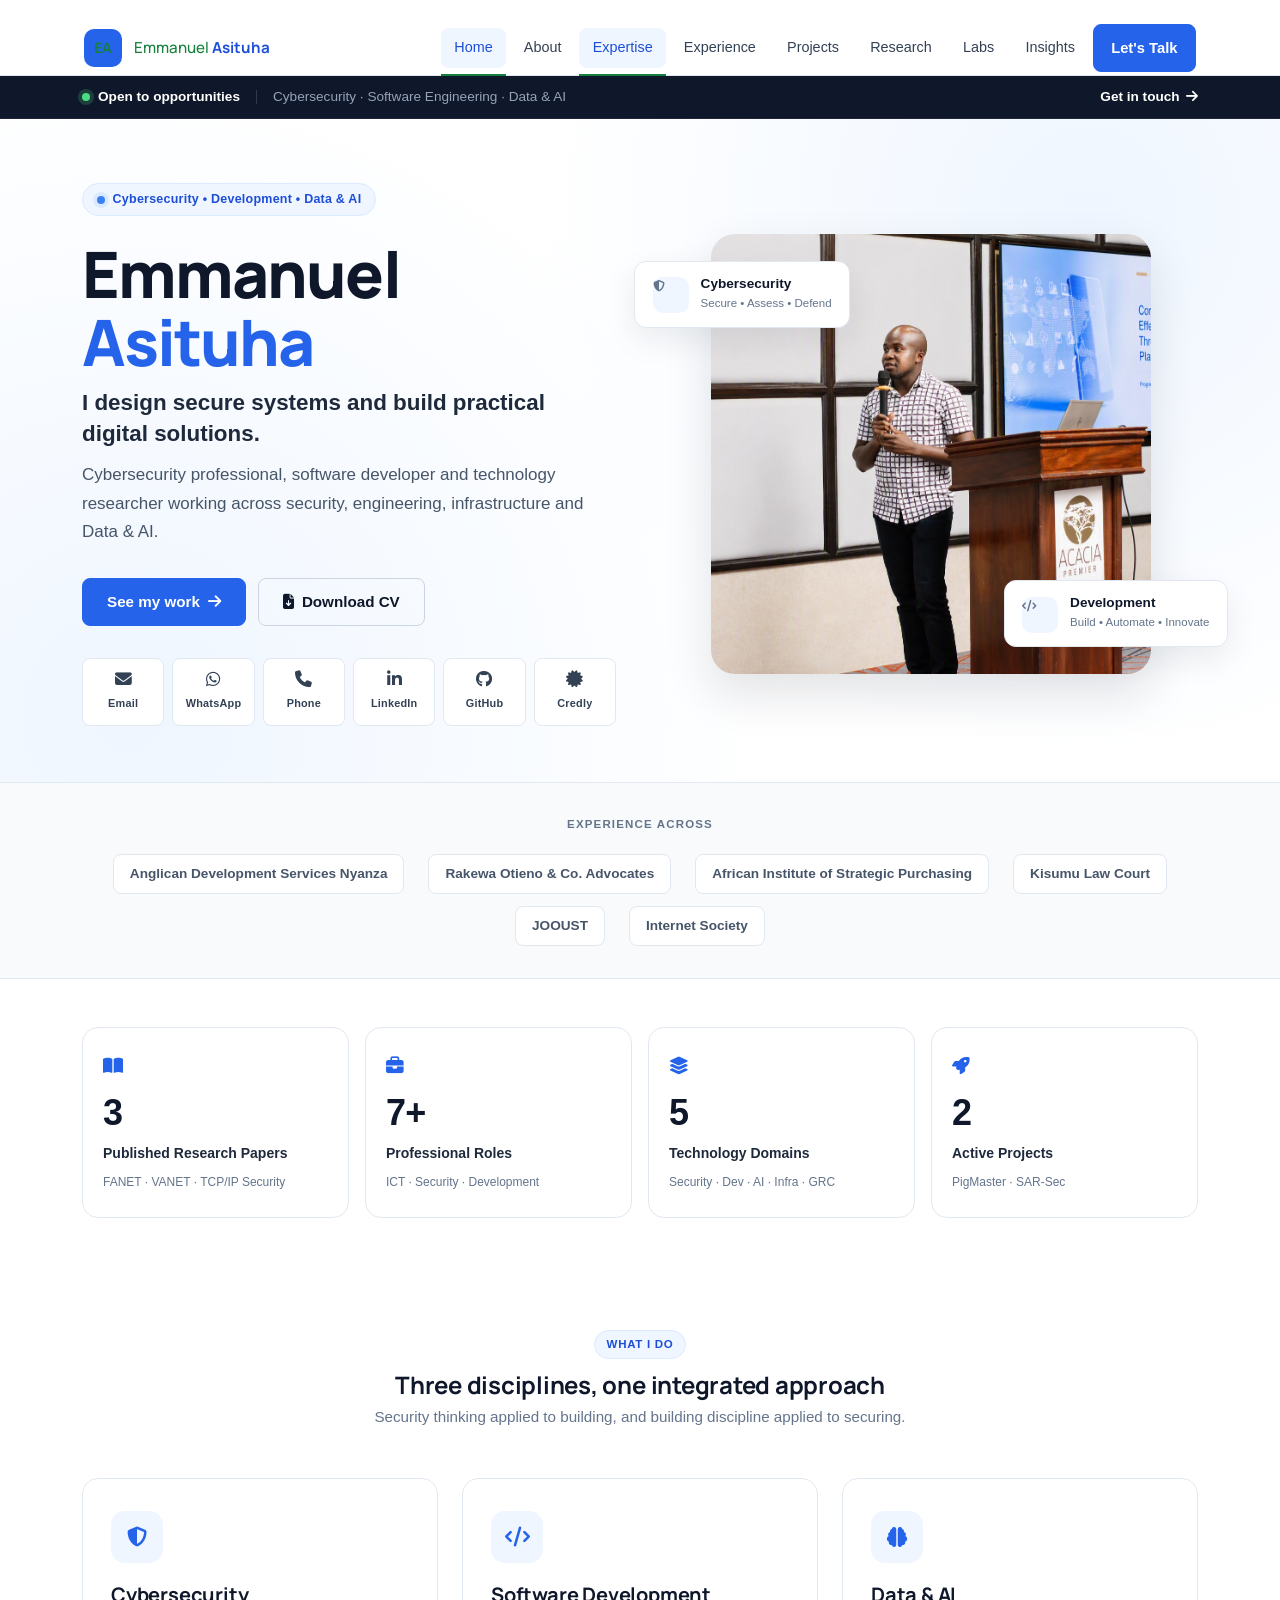
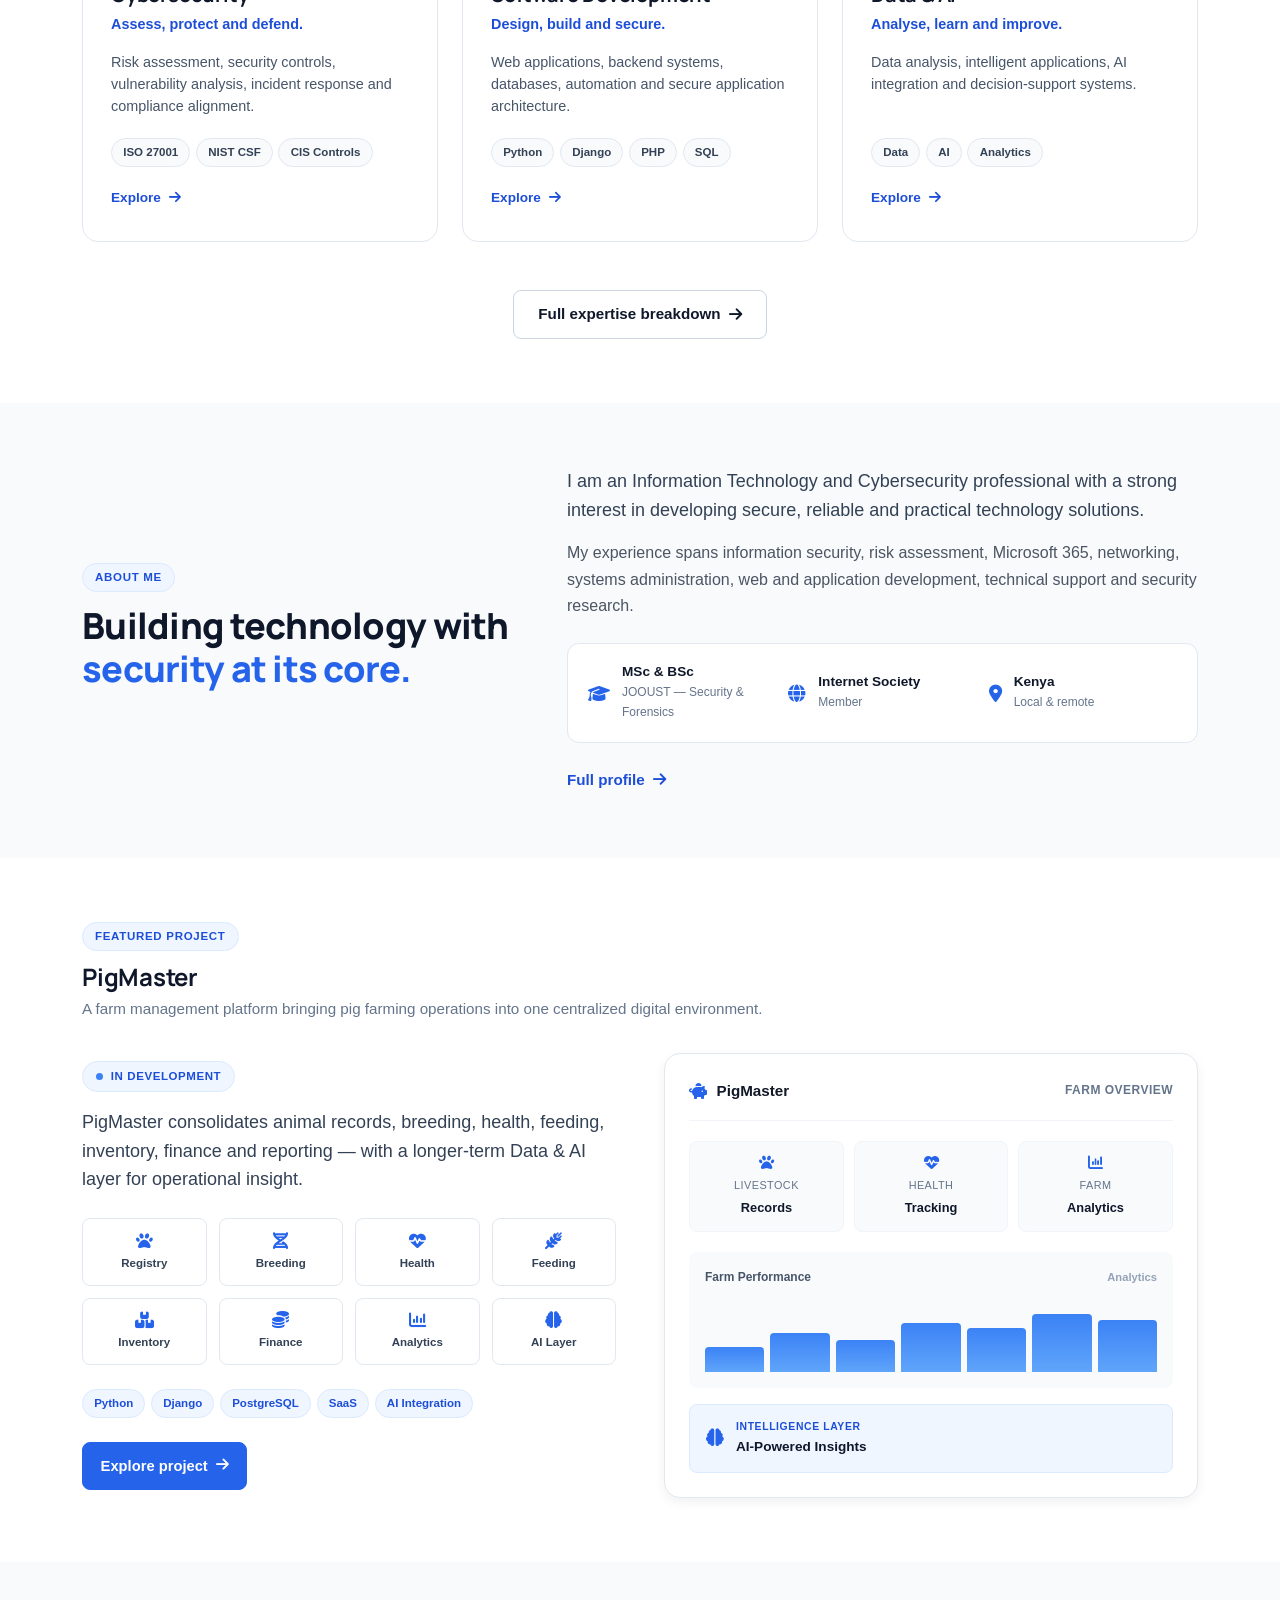
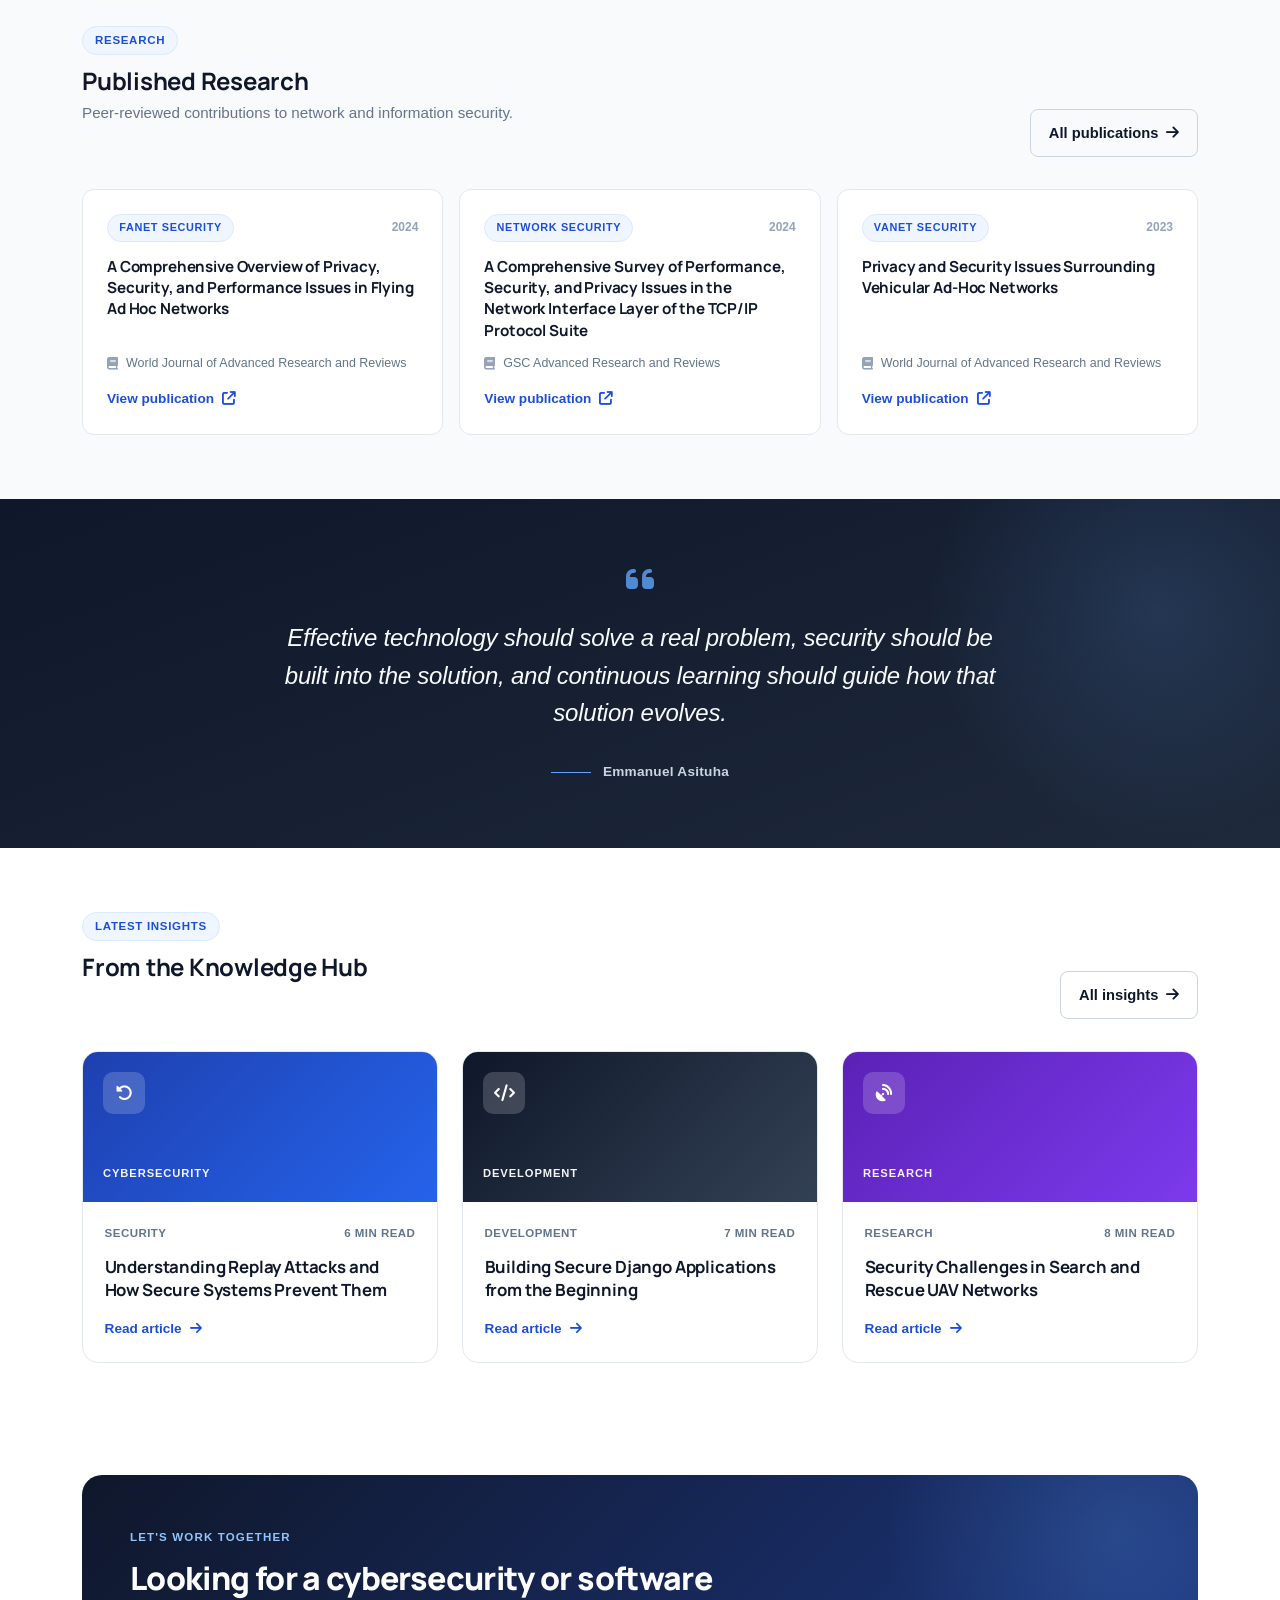
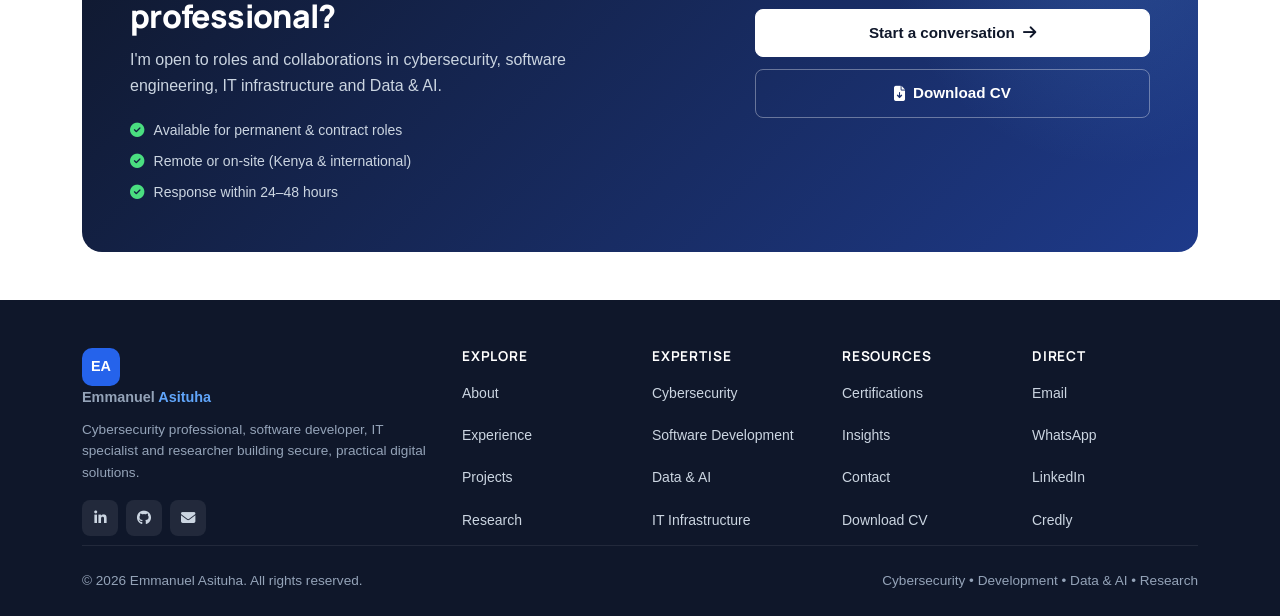
==== commit 6076dc29: "Migrate site from PHP to static HTML - Replaced all .php pages with .html equivalents - Added new la" ====
--- a/index.html
+++ b/index.html
@@ -111,24 +111,25 @@
 
         </a>
 
-
-        <nav
+  <nav
             class="nav-links"
             id="main-navigation"
             aria-label="Main navigation"
         >
 
-            <a href="index.html" class="nav-link active" aria-current="page">Home</a>
+            <a href="index.html" class="nav-link">Home</a>
 
             <a href="about.html" class="nav-link">About</a>
 
-            <a href="expertise.html" class="nav-link">Expertise</a>
+            <a href="expertise.html" class="nav-link active" aria-current="page">Expertise</a>
 
             <a href="experience.html" class="nav-link">Experience</a>
 
             <a href="projects.html" class="nav-link">Projects</a>
 
             <a href="research.html" class="nav-link">Research</a>
+
+            <a href="labs.html" class="nav-link">Labs</a>
 
             <a href="blog.html" class="nav-link">Insights</a>
 
